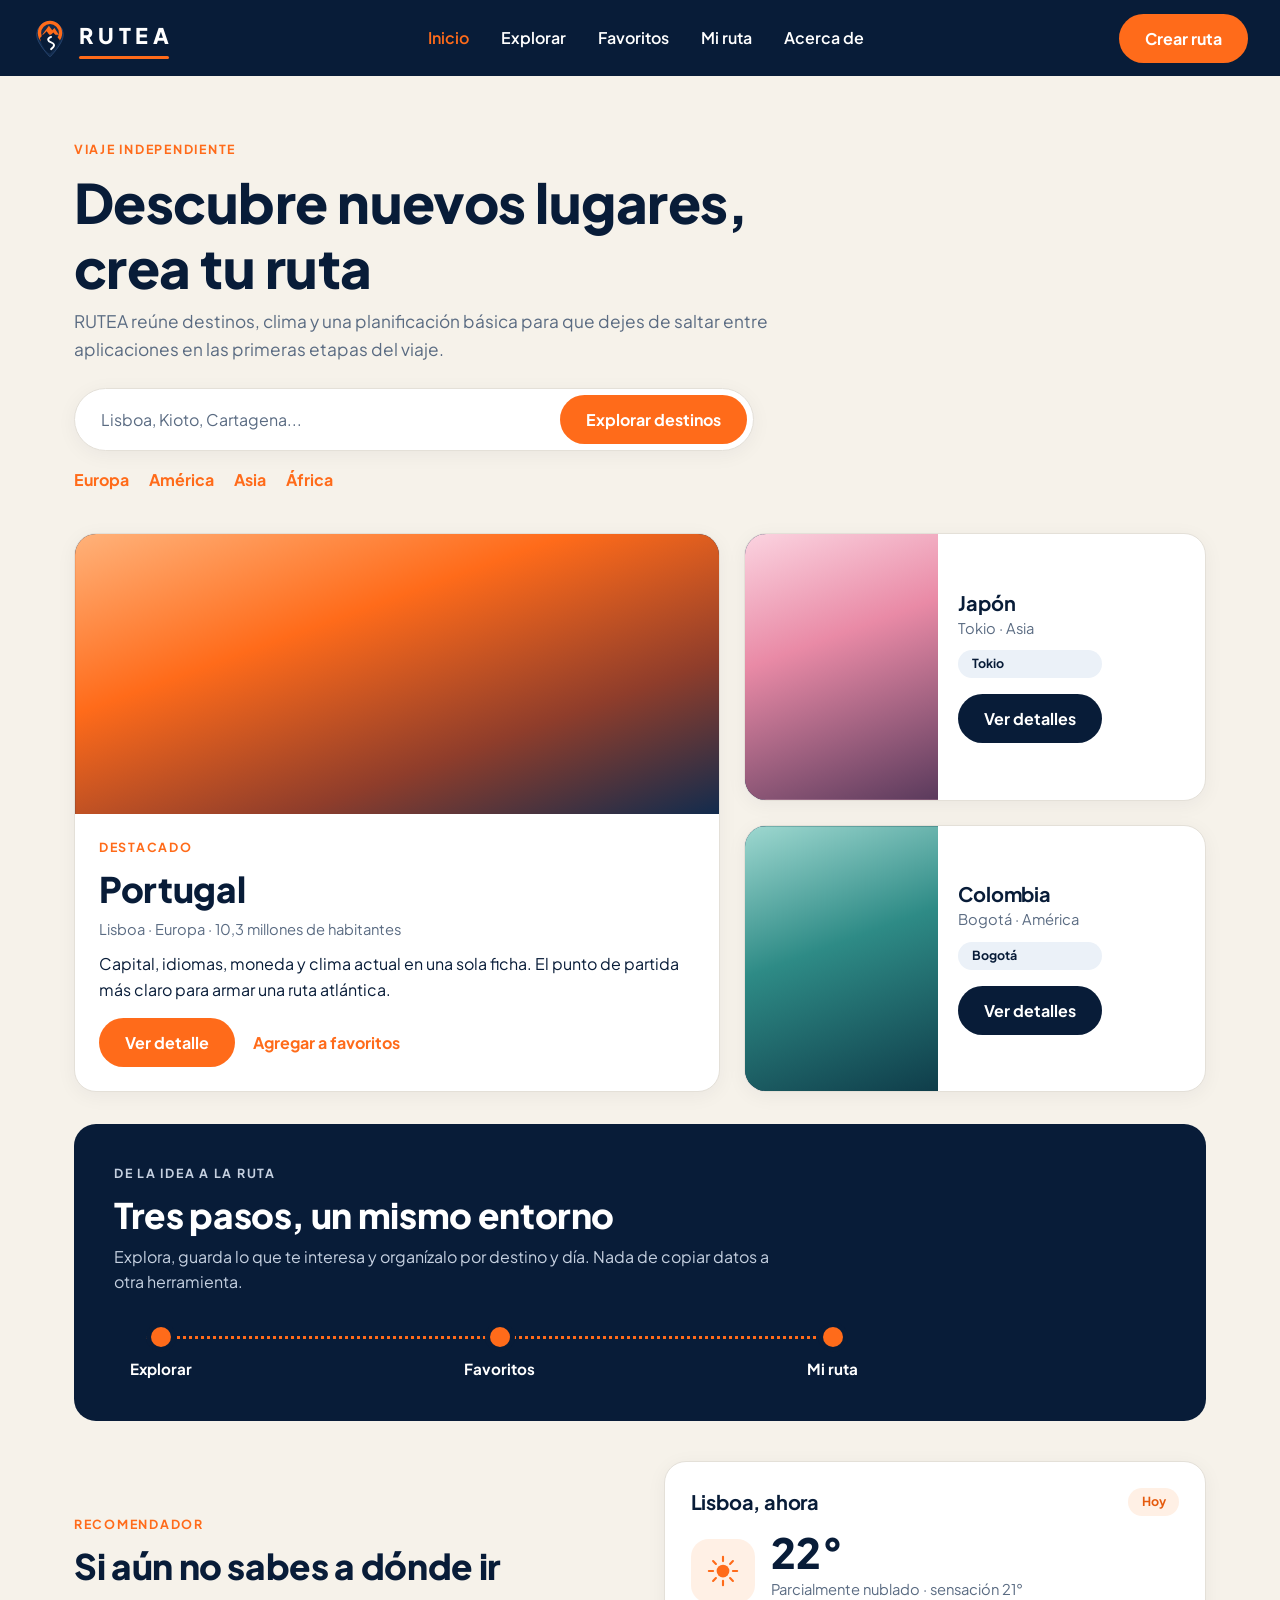
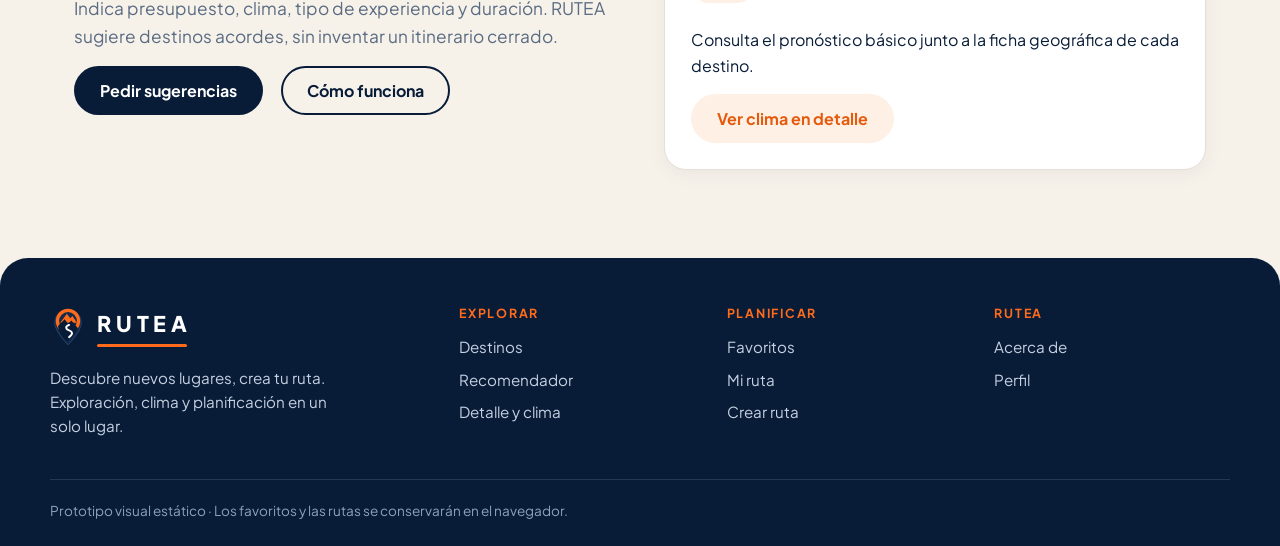
==== index.html @ 41e9d76e "primer commit" ====
<!-- index.html -->
<!DOCTYPE html>
<html lang="es">
<head>
<meta charset="UTF-8">
<meta name="viewport" content="width=device-width, initial-scale=1">
<title>RUTEA · Descubre nuevos lugares, crea tu ruta</title>
<link rel="preconnect" href="https://fonts.googleapis.com">
<link rel="preconnect" href="https://fonts.gstatic.com" crossorigin>
<link href="https://fonts.googleapis.com/css2?family=Plus+Jakarta+Sans:wght@400;500;600;700;800&display=swap" rel="stylesheet">
<link rel="stylesheet" href="styles.css">
</head>
<body>

<svg width="0" height="0" style="position:absolute" aria-hidden="true">
  <symbol id="logo-pin" viewBox="0 0 64 72">
    <path d="M32 70C32 70 8 46 8 30a24 24 0 0 1 48 0c0 16-24 40-24 40Z" fill="#122B4D" stroke="#2C4A75" stroke-width="1.5"/>
    <circle cx="32" cy="27" r="19" fill="none" stroke="#FF6B1A" stroke-width="6"/>
    <path d="M18 30 30 14l6 8 4-4 8 12Z" fill="#FF6B1A"/>
    <path d="M14 36 26 24l6 8 6-6 12 14c-4 8-10 16-18 24C24 62 16 48 14 36Z" fill="#081C38"/>
    <path d="M34 34c-8 3-6 8 0 10s8 6 0 12" fill="none" stroke="#fff" stroke-width="3.5" stroke-linecap="round"/>
  </symbol>
</svg>

<header class="navbar">
  <a href="#" class="brand" data-target="vista-inicio" aria-label="RUTEA inicio">
    <svg class="brand-pin" aria-hidden="true"><use href="#logo-pin"/></svg>
    <span class="brand-text">RUTEA<i></i></span>
  </a>
  <nav class="nav-links" aria-label="Principal">
    <a href="#" class="nav-link active" data-target="vista-inicio">Inicio</a>
    <a href="#" class="nav-link" data-target="vista-explorar">Explorar</a>
    <a href="#" class="nav-link" data-target="vista-favoritos">Favoritos</a>
    <a href="#" class="nav-link" data-target="vista-mi-ruta">Mi ruta</a>
    <a href="#" class="nav-link" data-target="vista-acerca">Acerca de</a>
  </nav>
  <button class="btn btn-orange nav-cta" data-target="vista-form-ruta">Crear ruta</button>
</header>

<main>

<!-- VISTA 1 -->
<section id="vista-inicio" class="view-section active">
  <div class="container">
    <div class="hero">
      <p class="eyebrow">VIAJE INDEPENDIENTE</p>
      <h1>Descubre nuevos lugares, crea tu ruta</h1>
      <p class="lead">RUTEA reúne destinos, clima y una planificación básica para que dejes de saltar entre aplicaciones en las primeras etapas del viaje.</p>
      <form class="search-pill" onsubmit="return false">
        <input type="text" placeholder="Lisboa, Kioto, Cartagena..." aria-label="Buscar destino">
        <button type="button" class="btn btn-orange" data-target="vista-explorar">Explorar destinos</button>
      </form>
      <div class="mini-links">
        <a href="#" class="link-orange" data-target="vista-explorar">Europa</a>
        <a href="#" class="link-orange" data-target="vista-explorar">América</a>
        <a href="#" class="link-orange" data-target="vista-explorar">Asia</a>
        <a href="#" class="link-orange" data-target="vista-explorar">África</a>
      </div>
    </div>

    <div class="featured-grid">
      <article class="card featured-big">
        <div class="photo ph-lisboa"></div>
        <div class="card-body">
          <p class="eyebrow">DESTACADO</p>
          <h2>Portugal</h2>
          <p class="meta">Lisboa · Europa · 10,3 millones de habitantes</p>
          <p>Capital, idiomas, moneda y clima actual en una sola ficha. El punto de partida más claro para armar una ruta atlántica.</p>
          <div class="actions">
            <button class="btn btn-orange" data-target="vista-detalle-destino">Ver detalle</button>
            <a href="#" class="link-orange" data-target="vista-favoritos">Agregar a favoritos</a>
          </div>
        </div>
      </article>
      <div class="featured-side">
        <article class="card featured-small">
          <div class="photo ph-kioto"></div>
          <div class="card-body">
            <h3>Japón</h3>
            <p class="meta">Tokio · Asia</p>
            <span class="badge badge-blue">Tokio</span>
            <div class="actions"><button class="btn btn-navy" data-target="vista-detalle-destino">Ver detalles</button></div>
          </div>
        </article>
        <article class="card featured-small">
          <div class="photo ph-lago"></div>
          <div class="card-body">
            <h3>Colombia</h3>
            <p class="meta">Bogotá · América</p>
            <span class="badge badge-blue">Bogotá</span>
            <div class="actions"><button class="btn btn-navy" data-target="vista-detalle-destino">Ver detalles</button></div>
          </div>
        </article>
      </div>
    </div>

    <div class="banner-navy">
      <p class="eyebrow">DE LA IDEA A LA RUTA</p>
      <h2>Tres pasos, un mismo entorno</h2>
      <p>Explora, guarda lo que te interesa y organízalo por destino y día. Nada de copiar datos a otra herramienta.</p>
      <div class="steps-line" aria-label="Explorar, Favoritos, Mi ruta">
        <div class="step-node"><span class="dot"></span><b>Explorar</b></div>
        <div class="step-node"><span class="dot"></span><b>Favoritos</b></div>
        <div class="step-node"><span class="dot"></span><b>Mi ruta</b></div>
      </div>
    </div>

    <div class="two-col bottom-block">
      <div>
        <p class="eyebrow">RECOMENDADOR</p>
        <h2>Si aún no sabes a dónde ir</h2>
        <p class="lead">Indica presupuesto, clima, tipo de experiencia y duración. RUTEA sugiere destinos acordes, sin inventar un itinerario cerrado.</p>
        <div class="actions">
          <button class="btn btn-navy" data-target="vista-explorar">Pedir sugerencias</button>
          <button class="btn btn-outline" data-target="vista-acerca">Cómo funciona</button>
        </div>
      </div>
      <div class="card weather-card">
        <div class="card-head"><h3>Lisboa, ahora</h3><span class="badge badge-peach">Hoy</span></div>
        <div class="weather-now">
          <span class="sun-box"><svg viewBox="0 0 48 48" width="34" height="34" aria-hidden="true"><circle cx="24" cy="24" r="9" fill="#FF6B1A"/><g stroke="#FF6B1A" stroke-width="3" stroke-linecap="round"><path d="M24 4v6M24 38v6M4 24h6M38 24h6M10 10l4 4M34 34l4 4M10 38l4-4M34 14l4-4"/></g></svg></span>
          <div><strong class="temp">22°</strong><span class="meta">Parcialmente nublado · sensación 21°</span></div>
        </div>
        <p>Consulta el pronóstico básico junto a la ficha geográfica de cada destino.</p>
        <button class="btn btn-peach" data-target="vista-detalle-destino">Ver clima en detalle</button>
      </div>
    </div>
  </div>
</section>

<!-- VISTA 2 -->
<section id="vista-explorar" class="view-section">
  <div class="container">
    <header class="page-head">
      <p class="eyebrow">EXPLORADOR DE DESTINOS</p>
      <h1>Busca y compara lugares</h1>
      <p class="lead">Filtra por región. Las tarjetas muestran datos que, en el producto, vendrán de una API pública.</p>
    </header>
    <form class="search-pill" onsubmit="return false">
      <input type="text" value="costa" aria-label="Buscar destino">
      <button type="button" class="btn btn-orange">Buscar</button>
    </form>

    <div class="explore-layout">
      <aside class="card sidebar">
        <h3>Región</h3>
        <div class="pill-list">
          <button class="pill pill-active">Todas</button>
          <button class="pill">Europa</button>
          <button class="pill">América</button>
          <button class="pill">Asia</button>
          <button class="pill">África</button>
          <button class="pill">Oceanía</button>
        </div>
        <p class="note">Un filtro activo a la vez. Sin resultados se muestra un estado vacío.</p>
        <button class="btn btn-outline btn-block" data-target="vista-inicio">No sé a dónde ir</button>
      </aside>

      <div>
        <p class="meta results-count">6 destinos · ordenados por coincidencia</p>
        <div class="dest-grid">
          <article class="card dest-card"><div class="photo ph-lisboa"></div><div class="card-body"><h3>Portugal</h3><p class="meta">Europa · Lisboa</p><span class="badge badge-blue">Europa</span><div class="actions"><button class="btn btn-navy" data-target="vista-detalle-destino">Ver detalles</button></div></div></article>
          <article class="card dest-card"><div class="photo ph-kioto"></div><div class="card-body"><h3>Japón</h3><p class="meta">Asia · Tokio</p><span class="badge badge-blue">Asia</span><div class="actions"><button class="btn btn-navy" data-target="vista-detalle-destino">Ver detalles</button></div></div></article>
          <article class="card dest-card"><div class="photo ph-lago"></div><div class="card-body"><h3>Colombia</h3><p class="meta">América · Bogotá</p><span class="badge badge-blue">América</span><div class="actions"><button class="btn btn-navy" data-target="vista-detalle-destino">Ver detalles</button></div></div></article>
          <article class="card dest-card"><div class="photo ph-islandia"></div><div class="card-body"><h3>Islandia</h3><p class="meta">Europa · Reikiavik</p><span class="badge badge-blue">Europa</span><div class="actions"><button class="btn btn-navy" data-target="vista-detalle-destino">Ver detalles</button></div></div></article>
          <article class="card dest-card"><div class="photo ph-peru"></div><div class="card-body"><h3>Perú</h3><p class="meta">América · Lima</p><span class="badge badge-blue">América</span><div class="actions"><button class="btn btn-navy" data-target="vista-detalle-destino">Ver detalles</button></div></div></article>
          <article class="card dest-card"><div class="photo ph-marruecos"></div><div class="card-body"><h3>Marruecos</h3><p class="meta">África · Rabat</p><span class="badge badge-blue">África</span><div class="actions"><button class="btn btn-navy" data-target="vista-detalle-destino">Ver detalles</button></div></div></article>
        </div>

        <div class="card empty-card">
          <p class="eyebrow">ESTADO VACÍO</p>
          <h3>Sin coincidencias para "Antártida"</h3>
          <p>Prueba otra región o abre el recomendador si todavía estás eligiendo el tipo de viaje.</p>
          <div class="actions">
            <button class="btn btn-orange" data-target="vista-inicio">Usar recomendador</button>
            <a href="#" class="link-orange">Quitar filtros</a>
          </div>
        </div>
      </div>
    </div>
  </div>
</section>

<!-- VISTA 3 -->
<section id="vista-detalle-destino" class="view-section">
  <div class="container">
    <div class="alert">Portugal está en favoritos. No se duplicará si lo vuelves a guardar.</div>
    <header class="page-head">
      <p class="eyebrow">DETALLE DEL DESTINO</p>
      <h1><span class="flag">🇵🇹</span> Portugal <span class="badge badge-peach">Europa</span></h1>
      <p class="lead">Información geográfica para decidir, y el clima de Lisboa para acotar fechas. Desde aquí puedes guardar el destino o convertirlo en ruta.</p>
      <div class="actions">
        <button class="btn btn-orange" data-target="vista-form-ruta">Crear ruta</button>
        <a href="#" class="link-orange" data-target="vista-favoritos">Quitar de favoritos</a>
        <button class="btn btn-outline" data-target="vista-explorar">Volver a explorar</button>
      </div>
    </header>

    <div class="two-col detail-grid">
      <div class="stack">
        <div class="photo photo-wide ph-lisboa"></div>
        <div class="card info-grid">
          <div class="info-cell"><span>Capital</span><b>Lisboa</b></div>
          <div class="info-cell"><span>Región</span><b>Europa</b></div>
          <div class="info-cell"><span>Población</span><b>10,3 millones</b></div>
          <div class="info-cell"><span>Idiomas</span><b>Portugués</b></div>
          <div class="info-cell"><span>Moneda</span><b>Euro (EUR)</b></div>
          <div class="info-cell"><span>Ubicación</span><b>38.72° N, 9.14° O</b></div>
        </div>
      </div>
      <div class="stack">
        <div class="card">
          <div class="card-head"><h3>Clima en Lisboa</h3><span class="badge badge-peach">Hoy</span></div>
          <div class="weather-now">
            <span class="dot-big"></span>
            <div><strong class="temp">22°</strong><span class="meta">Parcialmente nublado · 58 % humedad</span></div>
          </div>
          <h4>Pronóstico básico</h4>
          <div class="forecast">
            <div class="mini-card"><span>Mañana</span><b>21°</b><small>Nubes</small></div>
            <div class="mini-card"><span>Mié</span><b>19°</b><small>Lluvia breve</small></div>
            <div class="mini-card"><span>Jue</span><b>23°</b><small>Soleado</small></div>
          </div>
        </div>
        <div class="card card-dark">
          <p class="eyebrow">Ubicación geográfica</p>
          <h3>Lisboa, Portugal</h3>
          <p class="coords">Lat 38.7169 · Lon -9.1399</p>
        </div>
      </div>
    </div>
  </div>
</section>

<!-- VISTA 4 -->
<section id="vista-favoritos" class="view-section">
  <div class="container">
    <header class="page-head">
      <p class="eyebrow">COLECCIÓN PERSONAL</p>
      <h1>Favoritos</h1>
      <p class="lead">Tres destinos en este dispositivo. RUTEA evita duplicados y guarda la lista con almacenamiento local.</p>
    </header>
    <div class="stack">
      <article class="card fav-card">
        <div class="thumb ph-lisboa"></div>
        <div class="fav-info"><h3>Portugal</h3><p class="meta">Lisboa · Europa · guardado hoy</p>
          <div class="actions"><button class="btn btn-navy" data-target="vista-detalle-destino">Ver detalle</button><button class="btn btn-outline" data-target="vista-form-ruta">Pasar a ruta</button></div></div>
        <a href="#" class="link-orange fav-remove">Quitar</a>
      </article>
      <article class="card fav-card">
        <div class="thumb ph-kioto"></div>
        <div class="fav-info"><h3>Japón</h3><p class="meta">Tokio · Asia · guardado ayer</p>
          <div class="actions"><button class="btn btn-navy" data-target="vista-detalle-destino">Ver detalle</button></div></div>
        <a href="#" class="link-orange fav-remove">Quitar</a>
      </article>
      <article class="card fav-card">
        <div class="thumb ph-lago"></div>
        <div class="fav-info"><h3>Colombia</h3><p class="meta">Bogotá · América · guardado esta semana</p>
          <div class="actions"><button class="btn btn-navy" data-target="vista-detalle-destino">Ver detalle</button></div></div>
        <a href="#" class="link-orange fav-remove">Quitar</a>
      </article>
      <div class="card empty-card">
        <p class="eyebrow">SI LA LISTA ESTÁ VACÍA</p>
        <h3>Todavía no hay destinos guardados</h3>
        <p>Explora y usa "Agregar a favoritos". La selección permanece en este navegador.</p>
        <div class="actions"><button class="btn btn-orange" data-target="vista-explorar">Explorar destinos</button></div>
      </div>
    </div>
  </div>
</section>

<!-- VISTA 5 -->
<section id="vista-mi-ruta" class="view-section">
  <div class="container">
    <header class="page-head">
      <p class="eyebrow">PLANIFICADOR</p>
      <h1>Mi ruta</h1>
      <p class="lead">Crea, consulta, edita o elimina rutas organizadas por destino y día. Se conservan en el navegador.</p>
      <div class="actions"><button class="btn btn-orange" data-target="vista-form-ruta">Crear ruta</button></div>
    </header>
    <div class="stack">
      <article class="card route-card">
        <div class="route-dates"><b>12–17 may 2026</b><span class="meta">2 viajeros</span></div>
        <div class="route-main"><h3>Atlántico en 5 días</h3><p class="meta">Portugal · presupuesto 1.200 USD</p></div>
        <div class="actions"><button class="btn btn-navy" data-target="vista-detalle-ruta">Ver</button><button class="btn btn-outline" data-target="vista-form-ruta">Editar</button></div>
      </article>
      <article class="card route-card">
        <div class="route-dates"><b>3–10 ago 2026</b><span class="meta">3 viajeros</span></div>
        <div class="route-main"><h3>Andes y café</h3><p class="meta">Colombia · presupuesto 1.800 USD</p></div>
        <div class="actions"><button class="btn btn-navy" data-target="vista-detalle-ruta">Ver</button><a href="#" class="link-orange">Eliminar</a></div>
      </article>
    </div>
  </div>
</section>

<!-- VISTA 6 -->
<section id="vista-detalle-ruta" class="view-section">
  <div class="container">
    <div class="alert">Ruta guardada en este navegador.</div>
    <header class="page-head">
      <p class="eyebrow">DETALLE DE LA RUTA</p>
      <h1>Atlántico en 5 días <span class="badge badge-peach">Portugal</span></h1>
      <p class="lead">12 al 17 de mayo de 2026 · 2 viajeros · 1.200 USD. Actividades agrupadas por día.</p>
      <div class="actions">
        <button class="btn btn-orange" data-target="vista-form-ruta">Editar ruta</button>
        <button class="btn btn-outline" data-target="vista-detalle-destino">Ficha del destino</button>
        <a href="#" class="link-orange">Eliminar</a>
      </div>
    </header>
    <div class="two-col detail-grid">
      <ol class="timeline">
        <li><h3>Día 1 · Lisboa</h3><p>Alfama a pie, atardecer en el mirador de Santa Catarina.</p></li>
        <li><h3>Día 2 · Belém y río</h3><p>Jerónimos por la mañana. Tarde libre junto al Tajo.</p></li>
        <li><h3>Día 3 · Sintra</h3><p>Excursión de un día. Regreso a Lisboa por la noche.</p></li>
        <li><h3>Día 4 · Oporto</h3><p>Tren matinal. Ribeira y bodegas en Vila Nova de Gaia.</p></li>
        <li><h3>Día 5 · Salida</h3><p>Mañana libre. Traslado al aeropuerto.</p></li>
      </ol>
      <div class="card">
        <div class="card-head"><h3>Clima previsto</h3><span class="badge badge-peach">Lisboa</span></div>
        <strong class="temp">19–23°</strong>
        <p>Templado, posible lluvia breve el miércoles. Útil para decidir capas, no para cerrar el itinerario.</p>
        <div class="photo photo-wide ph-lisboa"></div>
      </div>
    </div>
  </div>
</section>

<!-- VISTA 7 -->
<section id="vista-form-ruta" class="view-section">
  <div class="container">
    <header class="page-head">
      <p class="eyebrow">EDITAR RUTA</p>
      <h1>Atlántico en 5 días</h1>
      <p class="lead">Los mismos campos del alta. Guarda para sustituir la versión almacenada en el navegador.</p>
    </header>
    <form class="card form-card" onsubmit="return false">
      <div class="field"><label for="f-nombre">Nombre del viaje</label><input id="f-nombre" type="text" value="Atlántico en 5 días"></div>
      <div class="field-row">
        <div class="field"><label for="f-destino">Destino</label><input id="f-destino" type="text" value="Portugal"></div>
        <div class="field"><label for="f-viajeros">Número de viajeros</label><input id="f-viajeros" type="number" min="1" value="2"></div>
      </div>
      <div class="field-row">
        <div class="field"><label for="f-salida">Fecha de salida</label><input id="f-salida" type="date" value="2026-05-12"></div>
        <div class="field"><label for="f-regreso">Fecha de regreso</label><input id="f-regreso" type="date" value="2026-05-17"></div>
      </div>
      <div class="field"><label for="f-presupuesto">Presupuesto estimado (USD)</label><input id="f-presupuesto" type="number" min="0" value="1200"></div>
      <div class="field"><label for="f-comentarios">Comentarios</label><textarea id="f-comentarios" rows="4">Incluir tren Lisboa–Oporto. Día 3 opcional en Cascais si llueve en Sintra.</textarea></div>
      <div class="actions">
        <button type="button" class="btn btn-orange" data-target="vista-detalle-ruta">Guardar cambios</button>
        <a href="#" class="link-orange" data-target="vista-mi-ruta">Descartar</a>
      </div>
    </form>
  </div>
</section>

<!-- VISTA 8 -->
<section id="vista-acerca" class="view-section">
  <div class="container">
    <header class="page-head">
      <p class="eyebrow">ACERCA DE RUTEA</p>
      <h1>Una sola mesa de trabajo para el inicio del viaje</h1>
      <p class="lead">La planificación suele partirse entre un sitio para descubrir destinos, otro para el clima y una nota para no olvidar lo elegido. RUTEA conecta esas piezas.</p>
    </header>
    <div class="two-col">
      <article class="card"><h3>Qué resuelve</h3><p>Fragmentación, tiempo de búsqueda y datos sueltos. La plataforma cubre exploración, ficha geográfica, clima básico, favoritos y un planificador por destino y día.</p></article>
      <article class="card"><h3>Qué no es</h3><p>No es una agencia, no vende boletos y no sustituye un itinerario profesional. Es un frontend responsive con APIs públicas y persistencia local.</p></article>
    </div>
    <div class="banner-navy">
      <h3>Para quién</h3>
      <p>Personas de 18 a 60 años que viajan por su cuenta, comparan alternativas y necesitan una navegación clara en computador, tableta o teléfono.</p>
      <div class="steps-line" aria-label="Explorador, Independiente, Planificador">
        <div class="step-node"><span class="dot"></span><b>Explorador</b></div>
        <div class="step-node"><span class="dot"></span><b>Independiente</b></div>
        <div class="step-node"><span class="dot"></span><b>Planificador</b></div>
      </div>
    </div>
    <div class="actions">
      <button class="btn btn-orange" data-target="vista-explorar">Empezar a explorar</button>
      <button class="btn btn-outline" data-target="vista-inicio">Pedir una sugerencia</button>
    </div>
  </div>
</section>

<!-- VISTA 9 -->
<section id="vista-perfil" class="view-section">
  <div class="container">
    <header class="page-head">
      <p class="eyebrow">ESTE DISPOSITIVO</p>
      <h1>Perfil</h1>
      <p class="lead">RUTEA no abre cuentas. Favoritos y rutas viven en el almacenamiento local del navegador que estás usando.</p>
    </header>
    <div class="card profile-card">
      <h3>Datos conservados aquí</h3>
      <div class="metrics">
        <div class="metric"><strong>3</strong><span>destinos en favoritos</span></div>
        <div class="metric"><strong>2</strong><span>rutas guardadas</span></div>
      </div>
      <p>Si borras los datos del sitio, la colección desaparece. No hay sincronización entre teléfonos.</p>
      <div class="actions">
        <button class="btn btn-navy" data-target="vista-favoritos">Abrir favoritos</button>
        <button class="btn btn-outline" data-target="vista-mi-ruta">Abrir mis rutas</button>
      </div>
    </div>
  </div>
</section>

</main>

<footer class="footer">
  <div class="footer-grid">
    <div class="footer-col">
      <a href="#" class="brand" data-target="vista-inicio" aria-label="RUTEA inicio">
        <svg class="brand-pin" aria-hidden="true"><use href="#logo-pin"/></svg>
        <span class="brand-text">RUTEA<i></i></span>
      </a>
      <p>Descubre nuevos lugares, crea tu ruta. Exploración, clima y planificación en un solo lugar.</p>
    </div>
    <div class="footer-col">
      <h4>EXPLORAR</h4>
      <a href="#" data-target="vista-explorar">Destinos</a>
      <a href="#" data-target="vista-inicio">Recomendador</a>
      <a href="#" data-target="vista-detalle-destino">Detalle y clima</a>
    </div>
    <div class="footer-col">
      <h4>PLANIFICAR</h4>
      <a href="#" data-target="vista-favoritos">Favoritos</a>
      <a href="#" data-target="vista-mi-ruta">Mi ruta</a>
      <a href="#" data-target="vista-form-ruta">Crear ruta</a>
    </div>
    <div class="footer-col">
      <h4>RUTEA</h4>
      <a href="#" data-target="vista-acerca">Acerca de</a>
      <a href="#" data-target="vista-perfil">Perfil</a>
    </div>
  </div>
  <p class="footer-bottom">Prototipo visual estático · Los favoritos y las rutas se conservarán en el navegador.</p>
</footer>

<script>
(function () {
  var sections = document.querySelectorAll('.view-section');
  var navLinks = document.querySelectorAll('.nav-link');

  function showView(id) {
    var target = document.getElementById(id);
    if (!target) return;
    sections.forEach(function (s) { s.classList.remove('active'); });
    target.classList.add('active');
    navLinks.forEach(function (l) {
      l.classList.toggle('active', l.getAttribute('data-target') === id);
    });
    window.scrollTo({ top: 0, behavior: 'smooth' });
  }

  document.addEventListener('click', function (e) {
    var trigger = e.target.closest('[data-target]');
    if (!trigger) return;
    e.preventDefault();
    showView(trigger.getAttribute('data-target'));
  });

  showView('vista-inicio');
})();
</script>
</body>
</html>
---- styles.css ----
/* styles.css */
:root {
  --navy: #081C38;
  --navy-light: #122B4D;
  --bg-cream: #F6F2EA;
  --white: #FFFFFF;
  --orange: #FF6B1A;
  --orange-hover: #E55A0D;
  --peach: #FFF0E5;
  --badge-blue: #EBF1F8;
  --text-main: #081C38;
  --text-muted: #5A6B82;
  --border: #E4E0D8;
  --alert-bg: #E6F4EA;
  --alert-text: #25603E;
  --radius-lg: 22px;
  --radius-pill: 999px;
  --shadow: 0 4px 20px rgba(8, 28, 56, 0.05);
}

*, *::before, *::after { box-sizing: border-box; }
html { scroll-behavior: smooth; }
body {
  margin: 0;
  font-family: 'Plus Jakarta Sans', 'Inter', system-ui, sans-serif;
  background: var(--bg-cream);
  color: var(--text-main);
  line-height: 1.6;
  font-size: 16px;
  -webkit-font-smoothing: antialiased;
}
h1, h2, h3, h4 { margin: 0 0 .5rem; line-height: 1.2; letter-spacing: -0.01em; }
h1 { font-size: clamp(2rem, 4.5vw, 3.4rem); font-weight: 800; }
h2 { font-size: clamp(1.5rem, 3vw, 2.2rem); font-weight: 800; }
h3 { font-size: 1.25rem; font-weight: 700; }
h4 { font-size: 1rem; font-weight: 700; }
p { margin: 0 0 1rem; }
a { color: inherit; text-decoration: none; }
img, svg { max-width: 100%; }
button, input, textarea { font-family: inherit; font-size: 1rem; }

.container { width: 100%; max-width: 1180px; margin: 0 auto; padding: 2.5rem 1.5rem 3.5rem; }

/* Views */
.view-section { display: none; animation: fade .35s ease; }
.view-section.active { display: block; }
@keyframes fade { from { opacity: 0; transform: translateY(8px); } to { opacity: 1; transform: none; } }

/* Typography helpers */
.eyebrow { color: var(--orange); font-weight: 700; font-size: .78rem; letter-spacing: .14em; text-transform: uppercase; margin-bottom: .6rem; }
.lead { color: var(--text-muted); font-size: 1.08rem; max-width: 720px; }
.meta { color: var(--text-muted); font-size: .92rem; display: block; margin-bottom: .6rem; }
.note { color: var(--text-muted); font-size: .85rem; }
.page-head { margin-bottom: 1.75rem; }
.page-head .actions { margin-top: 1.25rem; }
.page-head h1 { display: flex; flex-wrap: wrap; align-items: center; gap: .75rem; }

/* Buttons & links */
.btn {
  display: inline-flex; align-items: center; justify-content: center;
  padding: .75rem 1.5rem; border: 2px solid transparent; border-radius: var(--radius-pill);
  font-weight: 700; cursor: pointer; transition: background .2s, color .2s, border-color .2s, transform .15s;
  white-space: nowrap;
}
.btn:hover { transform: translateY(-1px); }
.btn-orange { background: var(--orange); color: var(--white); }
.btn-orange:hover { background: var(--orange-hover); }
.btn-navy { background: var(--navy); color: var(--white); }
.btn-navy:hover { background: var(--navy-light); }
.btn-outline { background: transparent; color: var(--navy); border-color: var(--navy); }
.btn-outline:hover { background: var(--navy); color: var(--white); }
.btn-peach { background: var(--peach); color: var(--orange-hover); }
.btn-peach:hover { background: #FFE2CE; }
.btn-block { width: 100%; }
.link-orange { color: var(--orange); font-weight: 700; cursor: pointer; }
.link-orange:hover { color: var(--orange-hover); text-decoration: underline; }
.actions { display: flex; flex-wrap: wrap; align-items: center; gap: .75rem 1.1rem; margin-top: 1rem; }
:focus-visible { outline: 3px solid var(--orange); outline-offset: 2px; }

/* Badges */
.badge { display: inline-block; padding: .25rem .85rem; border-radius: var(--radius-pill); font-size: .78rem; font-weight: 700; vertical-align: middle; }
.badge-blue { background: var(--badge-blue); color: var(--navy); }
.badge-peach { background: var(--peach); color: var(--orange-hover); }

/* Cards */
.card { background: var(--white); border: 1px solid var(--border); border-radius: var(--radius-lg); box-shadow: var(--shadow); padding: 1.6rem; }
.card-head { display: flex; align-items: center; justify-content: space-between; gap: 1rem; margin-bottom: 1rem; }
.card-head h3 { margin: 0; }
.card-dark { background: var(--navy); color: var(--white); border-color: var(--navy); }
.card-dark h3 { color: var(--white); }
.card-dark .eyebrow { color: var(--orange); }
.coords { color: #B9C6DA; margin: 0; }
.stack { display: flex; flex-direction: column; gap: 1.25rem; }

/* Photos (placeholders in gradient; replace with real images via background-image) */
.photo, .thumb { background-size: cover; background-position: center; background-color: var(--navy-light); }
.photo { width: 100%; aspect-ratio: 16 / 10; }
.photo-wide { aspect-ratio: 16 / 7; border-radius: var(--radius-lg); }
.ph-lisboa { background-image: linear-gradient(160deg, #FFB27A 0%, #FF6B1A 35%, #8F3D2B 70%, #122B4D 100%); }
.ph-kioto { background-image: linear-gradient(160deg, #FBD3E0 0%, #E98AA6 40%, #5A3A5C 100%); }
.ph-lago { background-image: linear-gradient(160deg, #9ED8D0 0%, #2E8B86 45%, #0F3D4A 100%); }
.ph-islandia { background-image: linear-gradient(160deg, #DDE8F3 0%, #7FA3C7 45%, #1E3A5F 100%); }
.ph-peru { background-image: linear-gradient(160deg, #F2D49B 0%, #B7743A 50%, #4B2F1E 100%); }
.ph-marruecos { background-image: linear-gradient(160deg, #F6C98B 0%, #D9763A 50%, #7A2E1E 100%); }

/* Navbar */
.navbar {
  position: sticky; top: 0; z-index: 50;
  background: var(--navy); color: var(--white);
  display: flex; align-items: center; justify-content: space-between; gap: 1.5rem;
  padding: .85rem 2rem;
}
.brand { display: inline-flex; align-items: center; gap: .7rem; color: var(--white); }
.brand-pin { width: 36px; height: 40px; flex-shrink: 0; }
.brand-text { position: relative; font-weight: 800; letter-spacing: .22em; font-size: 1.35rem; padding-bottom: 4px; }
.brand-text i { position: absolute; left: 0; right: .22em; bottom: -2px; height: 3px; border-radius: 3px; background: var(--orange); }
.nav-links { display: flex; align-items: center; gap: 2rem; }
.nav-link { color: var(--white); font-weight: 600; padding: .3rem 0; transition: color .2s; }
.nav-link:hover { color: #FFB27A; }
.nav-link.active { color: var(--orange); }

/* Hero */
.hero { padding: 1.5rem 0 2.5rem; }
.hero h1 { max-width: 800px; }
.search-pill {
  display: flex; align-items: center; gap: .5rem;
  background: var(--white); border: 1px solid var(--border); border-radius: var(--radius-pill);
  padding: .4rem .4rem .4rem 1.5rem; box-shadow: var(--shadow); max-width: 680px; margin: 1.5rem 0 1rem;
}
.search-pill input { flex: 1; min-width: 0; border: 0; outline: 0; background: transparent; color: var(--text-main); }
.search-pill input::placeholder { color: var(--text-muted); }
.mini-links { display: flex; gap: 1.25rem; flex-wrap: wrap; }

/* Featured */
.featured-grid { display: grid; grid-template-columns: 1.4fr 1fr; gap: 1.5rem; margin-bottom: 2rem; }
.featured-big, .featured-small, .dest-card { padding: 0; overflow: hidden; display: flex; flex-direction: column; }
.featured-big .photo { flex: 1; min-height: 280px; aspect-ratio: auto; }
.featured-side { display: grid; grid-template-rows: 1fr 1fr; gap: 1.5rem; }
.featured-small { flex-direction: row; }
.featured-small .photo { width: 42%; aspect-ratio: auto; flex-shrink: 0; }
.card-body { padding: 1.5rem; }
.featured-small .card-body { display: flex; flex-direction: column; justify-content: center; padding: 1.25rem; }
.featured-small .card-body h3 { margin-bottom: .15rem; }

/* Banner navy & steps */
.banner-navy { background: var(--navy); color: var(--white); border-radius: var(--radius-lg); padding: 2.5rem; margin: 2rem 0; }
.banner-navy h2, .banner-navy h3 { color: var(--white); }
.banner-navy p { color: #C5D0E0; max-width: 680px; }
.steps-line { position: relative; display: flex; justify-content: space-between; align-items: flex-start; margin-top: 2rem; padding: 0 1rem; max-width: 760px; }
.steps-line::before { content: ""; position: absolute; top: 9px; left: 2rem; right: 2rem; border-top: 3px dotted var(--orange); }
.step-node { position: relative; display: flex; flex-direction: column; align-items: center; gap: .6rem; text-align: center; z-index: 1; }
.step-node .dot { width: 20px; height: 20px; background: var(--orange); border-radius: 50%; box-shadow: 0 0 0 5px var(--navy); }
.step-node b { color: var(--white); font-size: .95rem; }

/* Two-col blocks */
.two-col { display: grid; grid-template-columns: 1fr 1fr; gap: 1.5rem; align-items: start; }
.bottom-block { align-items: center; gap: 3rem; margin-top: 2.5rem; }
.detail-grid { align-items: start; }

/* Weather */
.weather-card h3 { margin: 0; }
.weather-now { display: flex; align-items: center; gap: 1rem; margin-bottom: 1rem; }
.sun-box { display: grid; place-items: center; width: 64px; height: 64px; background: var(--peach); border-radius: 18px; flex-shrink: 0; }
.dot-big { width: 26px; height: 26px; background: var(--orange); border-radius: 50%; margin: 0 .6rem; flex-shrink: 0; box-shadow: 0 0 0 8px var(--peach); }
.temp { display: block; font-size: 2.6rem; font-weight: 800; line-height: 1; margin-bottom: .3rem; }
.forecast { display: grid; grid-template-columns: repeat(3, 1fr); gap: .75rem; margin-top: .75rem; }
.mini-card { background: #F1F2F4; border-radius: 16px; padding: .9rem .5rem; text-align: center; display: flex; flex-direction: column; gap: .15rem; }
.mini-card span { color: var(--text-muted); font-size: .82rem; font-weight: 600; }
.mini-card b { font-size: 1.5rem; }
.mini-card small { color: var(--text-muted); }

/* Explorer */
.explore-layout { display: grid; grid-template-columns: 240px 1fr; gap: 1.75rem; align-items: start; }
.sidebar { position: sticky; top: 90px; }
.pill-list { display: flex; flex-direction: column; gap: .5rem; margin: 1rem 0; }
.pill { border: 0; border-radius: var(--radius-pill); padding: .6rem 1rem; text-align: left; font-weight: 600; background: var(--peach); color: var(--navy); cursor: pointer; transition: background .2s; }
.pill:hover { background: #FFE2CE; }
.pill-active { background: var(--navy); color: var(--white); }
.pill-active:hover { background: var(--navy-light); }
.results-count { margin-bottom: 1rem; }
.dest-grid { display: grid; grid-template-columns: repeat(2, 1fr); gap: 1.25rem; margin-bottom: 1.5rem; }
.dest-card .card-body h3 { margin-bottom: .1rem; }
.empty-card { text-align: left; border-style: dashed; }
.empty-card h3 { margin-bottom: .4rem; }

/* Alerts */
.alert { background: var(--alert-bg); color: var(--alert-text); border-radius: 16px; padding: .9rem 1.25rem; font-weight: 600; margin-bottom: 1.75rem; border: 1px solid rgba(37, 96, 62, .15); }

/* Detail destino */
.flag { font-size: .9em; }
.info-grid { display: grid; grid-template-columns: 1fr 1fr; padding: 0; overflow: hidden; }
.info-cell { padding: 1.1rem 1.4rem; display: flex; flex-direction: column; gap: .15rem; border-bottom: 1px solid var(--border); }
.info-cell:nth-child(odd) { border-right: 1px solid var(--border); }
.info-cell:nth-last-child(-n+2) { border-bottom: 0; }
.info-cell span { color: var(--text-muted); font-size: .8rem; text-transform: uppercase; letter-spacing: .08em; font-weight: 600; }
.info-cell b { font-size: 1.05rem; }

/* Favoritos */
.fav-card { position: relative; display: flex; align-items: center; gap: 1.5rem; padding: 1.25rem; }
.thumb { width: 110px; height: 110px; border-radius: 18px; flex-shrink: 0; }
.fav-info { flex: 1; }
.fav-info h3 { margin-bottom: .1rem; }
.fav-info .actions { margin-top: .5rem; }
.fav-remove { position: absolute; top: 1.25rem; right: 1.5rem; font-size: .9rem; }

/* Rutas */
.route-card { display: grid; grid-template-columns: 200px 1fr auto; align-items: center; gap: 1.5rem; }
.route-dates { display: flex; flex-direction: column; }
.route-dates b { font-size: 1.05rem; }
.route-main h3 { margin-bottom: .1rem; }
.route-main .meta, .route-dates .meta { margin: 0; }
.route-card .actions { margin: 0; }

/* Timeline */
.timeline { list-style: none; margin: 0; padding: 0 0 0 2.25rem; position: relative; }
.timeline::before { content: ""; position: absolute; left: 9px; top: 12px; bottom: 12px; width: 3px; background: var(--orange); border-radius: 3px; }
.timeline li { position: relative; background: var(--white); border: 1px solid var(--border); border-radius: var(--radius-lg); padding: 1.1rem 1.4rem; margin-bottom: 1rem; box-shadow: var(--shadow); }
.timeline li::before { content: ""; position: absolute; left: -2.25rem; top: 1.5rem; width: 21px; height: 21px; border-radius: 50%; background: var(--orange); box-shadow: 0 0 0 5px var(--bg-cream); }
.timeline h3 { font-size: 1.05rem; margin-bottom: .2rem; }
.timeline p { margin: 0; color: var(--text-muted); }

/* Form */
.form-card { max-width: 680px; display: flex; flex-direction: column; gap: 1.25rem; padding: 2rem; }
.field { display: flex; flex-direction: column; gap: .4rem; flex: 1; min-width: 0; }
.field-row { display: flex; gap: 1.25rem; }
.field label { font-weight: 700; font-size: .92rem; }
.field input, .field textarea {
  width: 100%; padding: .8rem 1rem; border: 1.5px solid var(--border); border-radius: 14px;
  background: #FCFBF8; color: var(--text-main); transition: border-color .2s, box-shadow .2s;
}
.field textarea { resize: vertical; }
.field input:focus, .field textarea:focus { outline: 0; border-color: var(--orange); box-shadow: 0 0 0 4px rgba(255, 107, 26, .15); }
.form-card .actions { margin-top: .5rem; }

/* Perfil */
.profile-card { max-width: 560px; }
.metrics { display: flex; gap: 2.5rem; margin: 1.25rem 0; }
.metric { display: flex; flex-direction: column; }
.metric strong { font-size: 3.2rem; font-weight: 800; color: var(--navy); line-height: 1; }
.metric span { color: var(--text-muted); font-size: .92rem; margin-top: .3rem; }

/* Acerca */
#vista-acerca .banner-navy { margin: 1.5rem 0; }

/* Footer */
.footer { background: var(--navy); color: #C5D0E0; border-radius: 28px 28px 0 0; padding: 3rem 2rem 1.5rem; margin-top: 2rem; }
.footer-grid { max-width: 1180px; margin: 0 auto; display: grid; grid-template-columns: 1.6fr 1fr 1fr 1fr; gap: 2rem; }
.footer-col { display: flex; flex-direction: column; gap: .5rem; }
.footer-col p { max-width: 300px; margin: .75rem 0 0; font-size: .95rem; }
.footer-col h4 { color: var(--orange); font-size: .78rem; letter-spacing: .14em; margin-bottom: .4rem; }
.footer-col a:not(.brand) { color: #C5D0E0; font-size: .95rem; transition: color .2s; }
.footer-col a:not(.brand):hover { color: var(--white); }
.footer-bottom { max-width: 1180px; margin: 2.5rem auto 0; padding-top: 1.25rem; border-top: 1px solid rgba(255, 255, 255, .12); font-size: .85rem; color: #8FA0BA; text-align: left; }

/* Tablet */
@media (max-width: 960px) {
  .navbar { flex-wrap: wrap; padding: .8rem 1.25rem; gap: .75rem 1rem; }
  .nav-links { order: 3; width: 100%; overflow-x: auto; gap: 1.5rem; padding-bottom: .25rem; }
  .nav-link { white-space: nowrap; }
  .nav-cta { margin-left: auto; }
  .featured-grid, .two-col { grid-template-columns: 1fr; }
  .featured-big .photo { min-height: 220px; }
  .bottom-block { gap: 1.75rem; }
  .explore-layout { grid-template-columns: 1fr; }
  .sidebar { position: static; }
  .pill-list { flex-direction: row; flex-wrap: wrap; }
  .route-card { grid-template-columns: 1fr; gap: .75rem; }
  .footer-grid { grid-template-columns: 1fr 1fr; }
}

/* Mobile */
@media (max-width: 600px) {
  .container { padding: 1.75rem 1rem 2.5rem; }
  .banner-navy { padding: 1.75rem 1.25rem; }
  .search-pill { flex-direction: column; align-items: stretch; border-radius: 28px; padding: 1rem; }
  .search-pill .btn { width: 100%; }
  .featured-small { flex-direction: column; }
  .featured-small .photo { width: 100%; aspect-ratio: 16 / 9; }
  .dest-grid { grid-template-columns: 1fr; }
  .field-row { flex-direction: column; gap: 1.25rem; }
  .form-card { padding: 1.4rem; }
  .fav-card { flex-direction: column; align-items: flex-start; gap: 1rem; }
  .thumb { width: 100%; height: 150px; }
  .fav-remove { top: 1.4rem; right: 1.5rem; background: rgba(255,255,255,.9); padding: .1rem .6rem; border-radius: 999px; }
  .steps-line { padding: 0; }
  .steps-line::before { left: 1.5rem; right: 1.5rem; }
  .step-node b { font-size: .8rem; }
  .info-grid { grid-template-columns: 1fr; }
  .info-cell:nth-child(odd) { border-right: 0; }
  .info-cell:nth-last-child(2) { border-bottom: 1px solid var(--border); }
  .metrics { gap: 1.5rem; }
  .footer-grid { grid-template-columns: 1fr; }
  .footer { padding: 2.25rem 1.25rem 1.25rem; }
  .brand-text { font-size: 1.15rem; }
}
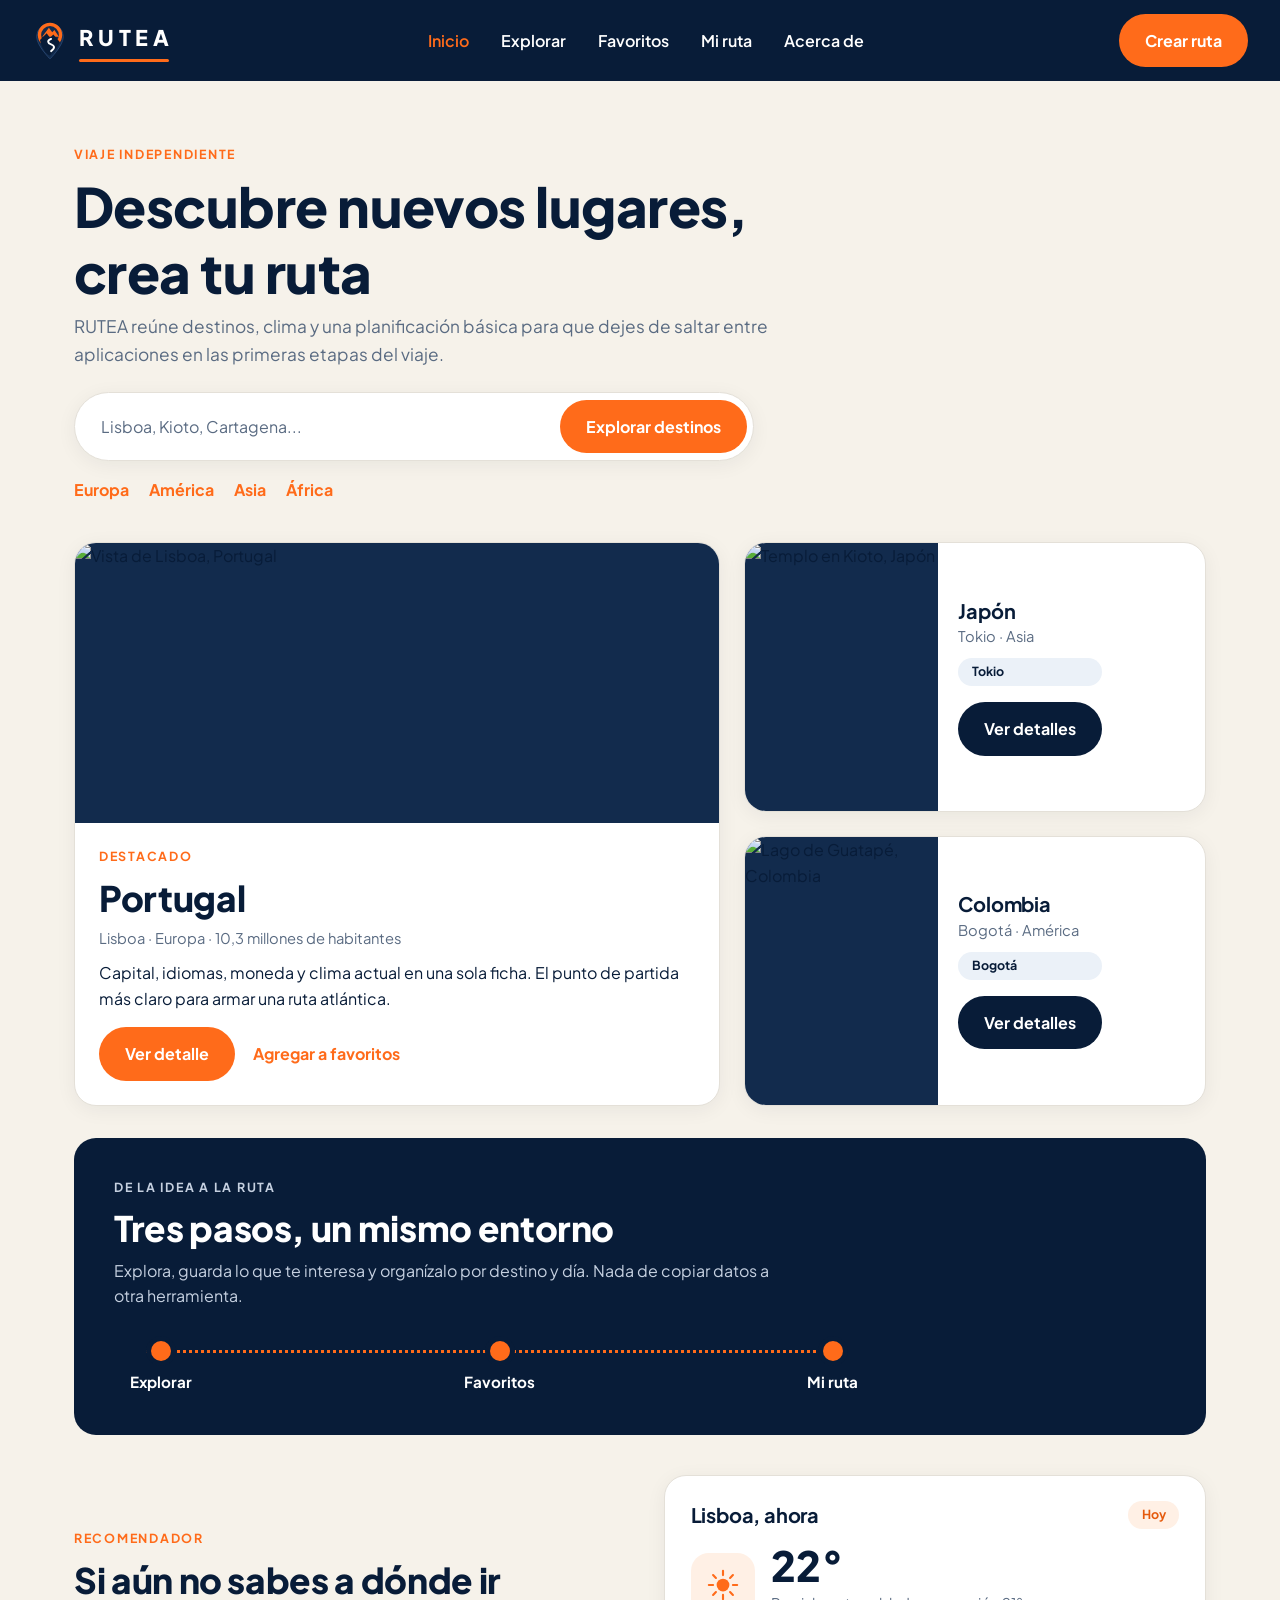
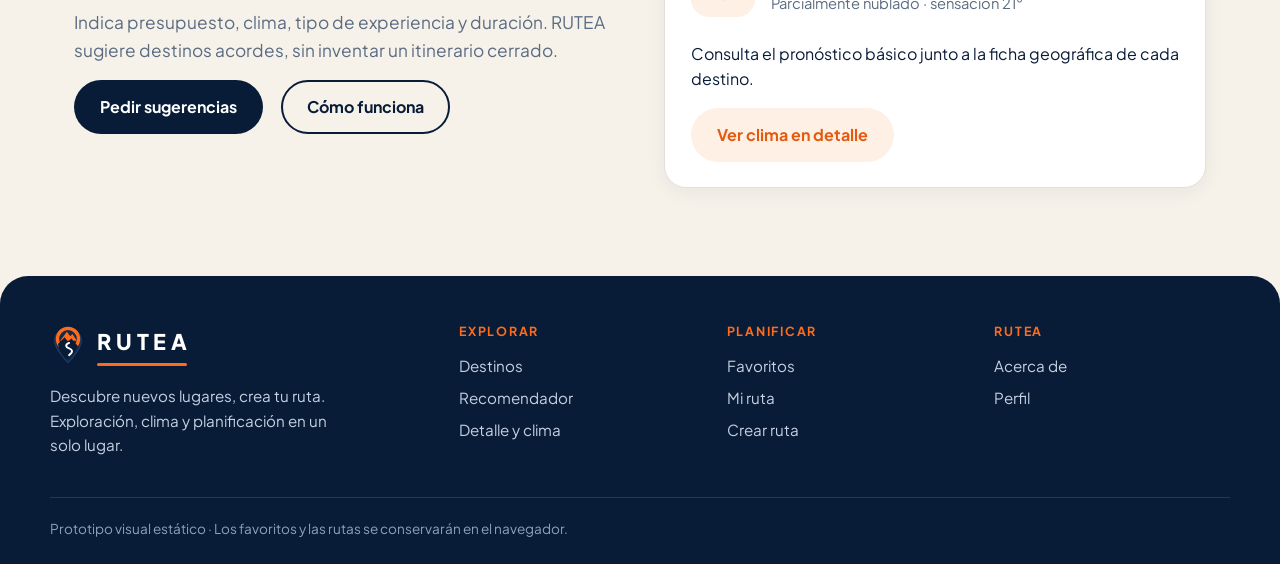
==== commit 76311dd8: "Refactorizar código en múltiples vistas y agregar imágenes reales" ====
--- a/index.html
+++ b/index.html
@@ -1,466 +1,183 @@
-<!-- index.html -->
+<!-- ==========================================================================
+     RUTEA · index.html (Inicio)
+     ========================================================================== -->
 <!DOCTYPE html>
 <html lang="es">
 <head>
-<meta charset="UTF-8">
-<meta name="viewport" content="width=device-width, initial-scale=1">
-<title>RUTEA · Descubre nuevos lugares, crea tu ruta</title>
-<link rel="preconnect" href="https://fonts.googleapis.com">
-<link rel="preconnect" href="https://fonts.gstatic.com" crossorigin>
-<link href="https://fonts.googleapis.com/css2?family=Plus+Jakarta+Sans:wght@400;500;600;700;800&display=swap" rel="stylesheet">
-<link rel="stylesheet" href="styles.css">
+  <meta charset="UTF-8">
+  <meta name="viewport" content="width=device-width, initial-scale=1">
+  <title>RUTEA · Descubre nuevos lugares, crea tu ruta</title>
+  <link rel="preconnect" href="https://fonts.googleapis.com">
+  <link rel="preconnect" href="https://fonts.gstatic.com" crossorigin>
+  <link href="https://fonts.googleapis.com/css2?family=Plus+Jakarta+Sans:wght@400;500;600;700;800&display=swap" rel="stylesheet">
+  <link rel="stylesheet" href="styles.css">
 </head>
 <body>
 
-<svg width="0" height="0" style="position:absolute" aria-hidden="true">
-  <symbol id="logo-pin" viewBox="0 0 64 72">
-    <path d="M32 70C32 70 8 46 8 30a24 24 0 0 1 48 0c0 16-24 40-24 40Z" fill="#122B4D" stroke="#2C4A75" stroke-width="1.5"/>
-    <circle cx="32" cy="27" r="19" fill="none" stroke="#FF6B1A" stroke-width="6"/>
-    <path d="M18 30 30 14l6 8 4-4 8 12Z" fill="#FF6B1A"/>
-    <path d="M14 36 26 24l6 8 6-6 12 14c-4 8-10 16-18 24C24 62 16 48 14 36Z" fill="#081C38"/>
-    <path d="M34 34c-8 3-6 8 0 10s8 6 0 12" fill="none" stroke="#fff" stroke-width="3.5" stroke-linecap="round"/>
-  </symbol>
-</svg>
-
+<!-- === SECCIÓN 1: NAVBAR (global) === -->
 <header class="navbar">
-  <a href="#" class="brand" data-target="vista-inicio" aria-label="RUTEA inicio">
-    <svg class="brand-pin" aria-hidden="true"><use href="#logo-pin"/></svg>
+  <a href="index.html" class="brand" aria-label="RUTEA inicio">
+    <svg class="brand-pin" viewBox="0 0 64 72" aria-hidden="true">
+      <path d="M32 70C32 70 8 46 8 30a24 24 0 0 1 48 0c0 16-24 40-24 40Z" fill="#122B4D" stroke="#2C4A75" stroke-width="1.5"/>
+      <circle cx="32" cy="27" r="19" fill="none" stroke="#FF6B1A" stroke-width="6"/>
+      <path d="M18 30 30 14l6 8 4-4 8 12Z" fill="#FF6B1A"/>
+      <path d="M14 36 26 24l6 8 6-6 12 14c-4 8-10 16-18 24C24 62 16 48 14 36Z" fill="#081C38"/>
+      <path d="M34 34c-8 3-6 8 0 10s8 6 0 12" fill="none" stroke="#fff" stroke-width="3.5" stroke-linecap="round"/>
+    </svg>
     <span class="brand-text">RUTEA<i></i></span>
   </a>
   <nav class="nav-links" aria-label="Principal">
-    <a href="#" class="nav-link active" data-target="vista-inicio">Inicio</a>
-    <a href="#" class="nav-link" data-target="vista-explorar">Explorar</a>
-    <a href="#" class="nav-link" data-target="vista-favoritos">Favoritos</a>
-    <a href="#" class="nav-link" data-target="vista-mi-ruta">Mi ruta</a>
-    <a href="#" class="nav-link" data-target="vista-acerca">Acerca de</a>
+    <a href="index.html" class="nav-link active">Inicio</a>
+    <a href="explorar.html" class="nav-link">Explorar</a>
+    <a href="favoritos.html" class="nav-link">Favoritos</a>
+    <a href="mi-ruta.html" class="nav-link">Mi ruta</a>
+    <a href="acerca.html" class="nav-link">Acerca de</a>
   </nav>
-  <button class="btn btn-orange nav-cta" data-target="vista-form-ruta">Crear ruta</button>
+  <a href="crear-ruta.html" class="btn btn-orange nav-cta">Crear ruta</a>
 </header>
 
-<main>
+<main class="container">
 
-<!-- VISTA 1 -->
-<section id="vista-inicio" class="view-section active">
-  <div class="container">
-    <div class="hero">
-      <p class="eyebrow">VIAJE INDEPENDIENTE</p>
-      <h1>Descubre nuevos lugares, crea tu ruta</h1>
-      <p class="lead">RUTEA reúne destinos, clima y una planificación básica para que dejes de saltar entre aplicaciones en las primeras etapas del viaje.</p>
-      <form class="search-pill" onsubmit="return false">
-        <input type="text" placeholder="Lisboa, Kioto, Cartagena..." aria-label="Buscar destino">
-        <button type="button" class="btn btn-orange" data-target="vista-explorar">Explorar destinos</button>
-      </form>
-      <div class="mini-links">
-        <a href="#" class="link-orange" data-target="vista-explorar">Europa</a>
-        <a href="#" class="link-orange" data-target="vista-explorar">América</a>
-        <a href="#" class="link-orange" data-target="vista-explorar">Asia</a>
-        <a href="#" class="link-orange" data-target="vista-explorar">África</a>
+  <!-- === SECCIÓN 2: HERO + BUSCADOR === -->
+  <section class="hero">
+    <p class="eyebrow">VIAJE INDEPENDIENTE</p>
+    <h1>Descubre nuevos lugares, crea tu ruta</h1>
+    <p class="lead">RUTEA reúne destinos, clima y una planificación básica para que dejes de saltar entre aplicaciones en las primeras etapas del viaje.</p>
+    <form class="search-pill" action="explorar.html" method="get">
+      <input type="text" name="q" placeholder="Lisboa, Kioto, Cartagena..." aria-label="Buscar destino">
+      <a href="explorar.html" class="btn btn-orange">Explorar destinos</a>
+    </form>
+    <div class="mini-links">
+      <a href="explorar.html" class="link-orange">Europa</a>
+      <a href="explorar.html" class="link-orange">América</a>
+      <a href="explorar.html" class="link-orange">Asia</a>
+      <a href="explorar.html" class="link-orange">África</a>
+    </div>
+  </section>
+
+  <!-- === SECCIÓN 3: DESTINOS DESTACADOS === -->
+  <section class="featured-grid" aria-label="Destinos destacados">
+    <!-- Card grande: Portugal -->
+    <article class="card featured-big">
+      <div class="media">
+        <img class="photo" src="https://images.unsplash.com/photo-1555881400-74d7acaacd8b?auto=format&fit=crop&w=800&q=80" alt="Vista de Lisboa, Portugal" loading="lazy">
+      </div>
+      <div class="card-body">
+        <p class="eyebrow">DESTACADO</p>
+        <h2>Portugal</h2>
+        <p class="meta">Lisboa · Europa · 10,3 millones de habitantes</p>
+        <p>Capital, idiomas, moneda y clima actual en una sola ficha. El punto de partida más claro para armar una ruta atlántica.</p>
+        <div class="actions">
+          <a href="detalle-destino.html" class="btn btn-orange">Ver detalle</a>
+          <a href="favoritos.html" class="link-orange">Agregar a favoritos</a>
+        </div>
+      </div>
+    </article>
+
+    <!-- Cards apiladas: Japón y Colombia -->
+    <div class="featured-side">
+      <article class="card featured-small">
+        <div class="media">
+          <img class="photo" src="https://images.unsplash.com/photo-1493976040374-85c8e12f0c0e?auto=format&fit=crop&w=800&q=80" alt="Templo en Kioto, Japón" loading="lazy">
+        </div>
+        <div class="card-body">
+          <h3>Japón</h3>
+          <p class="meta">Tokio · Asia</p>
+          <span class="badge badge-blue">Tokio</span>
+          <div class="actions"><a href="detalle-destino.html" class="btn btn-navy">Ver detalles</a></div>
+        </div>
+      </article>
+      <article class="card featured-small">
+        <div class="media">
+          <img class="photo" src="https://images.unsplash.com/photo-1518638150340-f706e86654de?auto=format&fit=crop&w=800&q=80" alt="Lago de Guatapé, Colombia" loading="lazy">
+        </div>
+        <div class="card-body">
+          <h3>Colombia</h3>
+          <p class="meta">Bogotá · América</p>
+          <span class="badge badge-blue">Bogotá</span>
+          <div class="actions"><a href="detalle-destino.html" class="btn btn-navy">Ver detalles</a></div>
+        </div>
+      </article>
+    </div>
+  </section>
+
+  <!-- === SECCIÓN 4: BANNER "TRES PASOS" === -->
+  <section class="banner-navy">
+    <p class="eyebrow">DE LA IDEA A LA RUTA</p>
+    <h2>Tres pasos, un mismo entorno</h2>
+    <p>Explora, guarda lo que te interesa y organízalo por destino y día. Nada de copiar datos a otra herramienta.</p>
+    <div class="steps-line" aria-label="Explorar, Favoritos, Mi ruta">
+      <div class="step-node"><span class="dot"></span><b>Explorar</b></div>
+      <div class="step-node"><span class="dot"></span><b>Favoritos</b></div>
+      <div class="step-node"><span class="dot"></span><b>Mi ruta</b></div>
+    </div>
+  </section>
+
+  <!-- === SECCIÓN 5: RECOMENDADOR + CLIMA (ancla #recomendador) === -->
+  <section id="recomendador" class="two-col bottom-block">
+    <div>
+      <p class="eyebrow">RECOMENDADOR</p>
+      <h2>Si aún no sabes a dónde ir</h2>
+      <p class="lead">Indica presupuesto, clima, tipo de experiencia y duración. RUTEA sugiere destinos acordes, sin inventar un itinerario cerrado.</p>
+      <div class="actions">
+        <a href="index.html#recomendador" class="btn btn-navy">Pedir sugerencias</a>
+        <a href="acerca.html" class="btn btn-outline">Cómo funciona</a>
       </div>
     </div>
-
-    <div class="featured-grid">
-      <article class="card featured-big">
-        <div class="photo ph-lisboa"></div>
-        <div class="card-body">
-          <p class="eyebrow">DESTACADO</p>
-          <h2>Portugal</h2>
-          <p class="meta">Lisboa · Europa · 10,3 millones de habitantes</p>
-          <p>Capital, idiomas, moneda y clima actual en una sola ficha. El punto de partida más claro para armar una ruta atlántica.</p>
-          <div class="actions">
-            <button class="btn btn-orange" data-target="vista-detalle-destino">Ver detalle</button>
-            <a href="#" class="link-orange" data-target="vista-favoritos">Agregar a favoritos</a>
-          </div>
-        </div>
-      </article>
-      <div class="featured-side">
-        <article class="card featured-small">
-          <div class="photo ph-kioto"></div>
-          <div class="card-body">
-            <h3>Japón</h3>
-            <p class="meta">Tokio · Asia</p>
-            <span class="badge badge-blue">Tokio</span>
-            <div class="actions"><button class="btn btn-navy" data-target="vista-detalle-destino">Ver detalles</button></div>
-          </div>
-        </article>
-        <article class="card featured-small">
-          <div class="photo ph-lago"></div>
-          <div class="card-body">
-            <h3>Colombia</h3>
-            <p class="meta">Bogotá · América</p>
-            <span class="badge badge-blue">Bogotá</span>
-            <div class="actions"><button class="btn btn-navy" data-target="vista-detalle-destino">Ver detalles</button></div>
-          </div>
-        </article>
+    <div class="card weather-card">
+      <div class="card-head"><h3>Lisboa, ahora</h3><span class="badge badge-peach">Hoy</span></div>
+      <div class="weather-now">
+        <span class="sun-box">
+          <svg viewBox="0 0 48 48" width="34" height="34" aria-hidden="true">
+            <circle cx="24" cy="24" r="9" fill="#FF6B1A"/>
+            <g stroke="#FF6B1A" stroke-width="3" stroke-linecap="round"><path d="M24 4v6M24 38v6M4 24h6M38 24h6M10 10l4 4M34 34l4 4M10 38l4-4M34 14l4-4"/></g>
+          </svg>
+        </span>
+        <div><strong class="temp">22°</strong><span class="meta">Parcialmente nublado · sensación 21°</span></div>
       </div>
+      <p>Consulta el pronóstico básico junto a la ficha geográfica de cada destino.</p>
+      <a href="detalle-destino.html" class="btn btn-peach">Ver clima en detalle</a>
     </div>
-
-    <div class="banner-navy">
-      <p class="eyebrow">DE LA IDEA A LA RUTA</p>
-      <h2>Tres pasos, un mismo entorno</h2>
-      <p>Explora, guarda lo que te interesa y organízalo por destino y día. Nada de copiar datos a otra herramienta.</p>
-      <div class="steps-line" aria-label="Explorar, Favoritos, Mi ruta">
-        <div class="step-node"><span class="dot"></span><b>Explorar</b></div>
-        <div class="step-node"><span class="dot"></span><b>Favoritos</b></div>
-        <div class="step-node"><span class="dot"></span><b>Mi ruta</b></div>
-      </div>
-    </div>
-
-    <div class="two-col bottom-block">
-      <div>
-        <p class="eyebrow">RECOMENDADOR</p>
-        <h2>Si aún no sabes a dónde ir</h2>
-        <p class="lead">Indica presupuesto, clima, tipo de experiencia y duración. RUTEA sugiere destinos acordes, sin inventar un itinerario cerrado.</p>
-        <div class="actions">
-          <button class="btn btn-navy" data-target="vista-explorar">Pedir sugerencias</button>
-          <button class="btn btn-outline" data-target="vista-acerca">Cómo funciona</button>
-        </div>
-      </div>
-      <div class="card weather-card">
-        <div class="card-head"><h3>Lisboa, ahora</h3><span class="badge badge-peach">Hoy</span></div>
-        <div class="weather-now">
-          <span class="sun-box"><svg viewBox="0 0 48 48" width="34" height="34" aria-hidden="true"><circle cx="24" cy="24" r="9" fill="#FF6B1A"/><g stroke="#FF6B1A" stroke-width="3" stroke-linecap="round"><path d="M24 4v6M24 38v6M4 24h6M38 24h6M10 10l4 4M34 34l4 4M10 38l4-4M34 14l4-4"/></g></svg></span>
-          <div><strong class="temp">22°</strong><span class="meta">Parcialmente nublado · sensación 21°</span></div>
-        </div>
-        <p>Consulta el pronóstico básico junto a la ficha geográfica de cada destino.</p>
-        <button class="btn btn-peach" data-target="vista-detalle-destino">Ver clima en detalle</button>
-      </div>
-    </div>
-  </div>
-</section>
-
-<!-- VISTA 2 -->
-<section id="vista-explorar" class="view-section">
-  <div class="container">
-    <header class="page-head">
-      <p class="eyebrow">EXPLORADOR DE DESTINOS</p>
-      <h1>Busca y compara lugares</h1>
-      <p class="lead">Filtra por región. Las tarjetas muestran datos que, en el producto, vendrán de una API pública.</p>
-    </header>
-    <form class="search-pill" onsubmit="return false">
-      <input type="text" value="costa" aria-label="Buscar destino">
-      <button type="button" class="btn btn-orange">Buscar</button>
-    </form>
-
-    <div class="explore-layout">
-      <aside class="card sidebar">
-        <h3>Región</h3>
-        <div class="pill-list">
-          <button class="pill pill-active">Todas</button>
-          <button class="pill">Europa</button>
-          <button class="pill">América</button>
-          <button class="pill">Asia</button>
-          <button class="pill">África</button>
-          <button class="pill">Oceanía</button>
-        </div>
-        <p class="note">Un filtro activo a la vez. Sin resultados se muestra un estado vacío.</p>
-        <button class="btn btn-outline btn-block" data-target="vista-inicio">No sé a dónde ir</button>
-      </aside>
-
-      <div>
-        <p class="meta results-count">6 destinos · ordenados por coincidencia</p>
-        <div class="dest-grid">
-          <article class="card dest-card"><div class="photo ph-lisboa"></div><div class="card-body"><h3>Portugal</h3><p class="meta">Europa · Lisboa</p><span class="badge badge-blue">Europa</span><div class="actions"><button class="btn btn-navy" data-target="vista-detalle-destino">Ver detalles</button></div></div></article>
-          <article class="card dest-card"><div class="photo ph-kioto"></div><div class="card-body"><h3>Japón</h3><p class="meta">Asia · Tokio</p><span class="badge badge-blue">Asia</span><div class="actions"><button class="btn btn-navy" data-target="vista-detalle-destino">Ver detalles</button></div></div></article>
-          <article class="card dest-card"><div class="photo ph-lago"></div><div class="card-body"><h3>Colombia</h3><p class="meta">América · Bogotá</p><span class="badge badge-blue">América</span><div class="actions"><button class="btn btn-navy" data-target="vista-detalle-destino">Ver detalles</button></div></div></article>
-          <article class="card dest-card"><div class="photo ph-islandia"></div><div class="card-body"><h3>Islandia</h3><p class="meta">Europa · Reikiavik</p><span class="badge badge-blue">Europa</span><div class="actions"><button class="btn btn-navy" data-target="vista-detalle-destino">Ver detalles</button></div></div></article>
-          <article class="card dest-card"><div class="photo ph-peru"></div><div class="card-body"><h3>Perú</h3><p class="meta">América · Lima</p><span class="badge badge-blue">América</span><div class="actions"><button class="btn btn-navy" data-target="vista-detalle-destino">Ver detalles</button></div></div></article>
-          <article class="card dest-card"><div class="photo ph-marruecos"></div><div class="card-body"><h3>Marruecos</h3><p class="meta">África · Rabat</p><span class="badge badge-blue">África</span><div class="actions"><button class="btn btn-navy" data-target="vista-detalle-destino">Ver detalles</button></div></div></article>
-        </div>
-
-        <div class="card empty-card">
-          <p class="eyebrow">ESTADO VACÍO</p>
-          <h3>Sin coincidencias para "Antártida"</h3>
-          <p>Prueba otra región o abre el recomendador si todavía estás eligiendo el tipo de viaje.</p>
-          <div class="actions">
-            <button class="btn btn-orange" data-target="vista-inicio">Usar recomendador</button>
-            <a href="#" class="link-orange">Quitar filtros</a>
-          </div>
-        </div>
-      </div>
-    </div>
-  </div>
-</section>
-
-<!-- VISTA 3 -->
-<section id="vista-detalle-destino" class="view-section">
-  <div class="container">
-    <div class="alert">Portugal está en favoritos. No se duplicará si lo vuelves a guardar.</div>
-    <header class="page-head">
-      <p class="eyebrow">DETALLE DEL DESTINO</p>
-      <h1><span class="flag">🇵🇹</span> Portugal <span class="badge badge-peach">Europa</span></h1>
-      <p class="lead">Información geográfica para decidir, y el clima de Lisboa para acotar fechas. Desde aquí puedes guardar el destino o convertirlo en ruta.</p>
-      <div class="actions">
-        <button class="btn btn-orange" data-target="vista-form-ruta">Crear ruta</button>
-        <a href="#" class="link-orange" data-target="vista-favoritos">Quitar de favoritos</a>
-        <button class="btn btn-outline" data-target="vista-explorar">Volver a explorar</button>
-      </div>
-    </header>
-
-    <div class="two-col detail-grid">
-      <div class="stack">
-        <div class="photo photo-wide ph-lisboa"></div>
-        <div class="card info-grid">
-          <div class="info-cell"><span>Capital</span><b>Lisboa</b></div>
-          <div class="info-cell"><span>Región</span><b>Europa</b></div>
-          <div class="info-cell"><span>Población</span><b>10,3 millones</b></div>
-          <div class="info-cell"><span>Idiomas</span><b>Portugués</b></div>
-          <div class="info-cell"><span>Moneda</span><b>Euro (EUR)</b></div>
-          <div class="info-cell"><span>Ubicación</span><b>38.72° N, 9.14° O</b></div>
-        </div>
-      </div>
-      <div class="stack">
-        <div class="card">
-          <div class="card-head"><h3>Clima en Lisboa</h3><span class="badge badge-peach">Hoy</span></div>
-          <div class="weather-now">
-            <span class="dot-big"></span>
-            <div><strong class="temp">22°</strong><span class="meta">Parcialmente nublado · 58 % humedad</span></div>
-          </div>
-          <h4>Pronóstico básico</h4>
-          <div class="forecast">
-            <div class="mini-card"><span>Mañana</span><b>21°</b><small>Nubes</small></div>
-            <div class="mini-card"><span>Mié</span><b>19°</b><small>Lluvia breve</small></div>
-            <div class="mini-card"><span>Jue</span><b>23°</b><small>Soleado</small></div>
-          </div>
-        </div>
-        <div class="card card-dark">
-          <p class="eyebrow">Ubicación geográfica</p>
-          <h3>Lisboa, Portugal</h3>
-          <p class="coords">Lat 38.7169 · Lon -9.1399</p>
-        </div>
-      </div>
-    </div>
-  </div>
-</section>
-
-<!-- VISTA 4 -->
-<section id="vista-favoritos" class="view-section">
-  <div class="container">
-    <header class="page-head">
-      <p class="eyebrow">COLECCIÓN PERSONAL</p>
-      <h1>Favoritos</h1>
-      <p class="lead">Tres destinos en este dispositivo. RUTEA evita duplicados y guarda la lista con almacenamiento local.</p>
-    </header>
-    <div class="stack">
-      <article class="card fav-card">
-        <div class="thumb ph-lisboa"></div>
-        <div class="fav-info"><h3>Portugal</h3><p class="meta">Lisboa · Europa · guardado hoy</p>
-          <div class="actions"><button class="btn btn-navy" data-target="vista-detalle-destino">Ver detalle</button><button class="btn btn-outline" data-target="vista-form-ruta">Pasar a ruta</button></div></div>
-        <a href="#" class="link-orange fav-remove">Quitar</a>
-      </article>
-      <article class="card fav-card">
-        <div class="thumb ph-kioto"></div>
-        <div class="fav-info"><h3>Japón</h3><p class="meta">Tokio · Asia · guardado ayer</p>
-          <div class="actions"><button class="btn btn-navy" data-target="vista-detalle-destino">Ver detalle</button></div></div>
-        <a href="#" class="link-orange fav-remove">Quitar</a>
-      </article>
-      <article class="card fav-card">
-        <div class="thumb ph-lago"></div>
-        <div class="fav-info"><h3>Colombia</h3><p class="meta">Bogotá · América · guardado esta semana</p>
-          <div class="actions"><button class="btn btn-navy" data-target="vista-detalle-destino">Ver detalle</button></div></div>
-        <a href="#" class="link-orange fav-remove">Quitar</a>
-      </article>
-      <div class="card empty-card">
-        <p class="eyebrow">SI LA LISTA ESTÁ VACÍA</p>
-        <h3>Todavía no hay destinos guardados</h3>
-        <p>Explora y usa "Agregar a favoritos". La selección permanece en este navegador.</p>
-        <div class="actions"><button class="btn btn-orange" data-target="vista-explorar">Explorar destinos</button></div>
-      </div>
-    </div>
-  </div>
-</section>
-
-<!-- VISTA 5 -->
-<section id="vista-mi-ruta" class="view-section">
-  <div class="container">
-    <header class="page-head">
-      <p class="eyebrow">PLANIFICADOR</p>
-      <h1>Mi ruta</h1>
-      <p class="lead">Crea, consulta, edita o elimina rutas organizadas por destino y día. Se conservan en el navegador.</p>
-      <div class="actions"><button class="btn btn-orange" data-target="vista-form-ruta">Crear ruta</button></div>
-    </header>
-    <div class="stack">
-      <article class="card route-card">
-        <div class="route-dates"><b>12–17 may 2026</b><span class="meta">2 viajeros</span></div>
-        <div class="route-main"><h3>Atlántico en 5 días</h3><p class="meta">Portugal · presupuesto 1.200 USD</p></div>
-        <div class="actions"><button class="btn btn-navy" data-target="vista-detalle-ruta">Ver</button><button class="btn btn-outline" data-target="vista-form-ruta">Editar</button></div>
-      </article>
-      <article class="card route-card">
-        <div class="route-dates"><b>3–10 ago 2026</b><span class="meta">3 viajeros</span></div>
-        <div class="route-main"><h3>Andes y café</h3><p class="meta">Colombia · presupuesto 1.800 USD</p></div>
-        <div class="actions"><button class="btn btn-navy" data-target="vista-detalle-ruta">Ver</button><a href="#" class="link-orange">Eliminar</a></div>
-      </article>
-    </div>
-  </div>
-</section>
-
-<!-- VISTA 6 -->
-<section id="vista-detalle-ruta" class="view-section">
-  <div class="container">
-    <div class="alert">Ruta guardada en este navegador.</div>
-    <header class="page-head">
-      <p class="eyebrow">DETALLE DE LA RUTA</p>
-      <h1>Atlántico en 5 días <span class="badge badge-peach">Portugal</span></h1>
-      <p class="lead">12 al 17 de mayo de 2026 · 2 viajeros · 1.200 USD. Actividades agrupadas por día.</p>
-      <div class="actions">
-        <button class="btn btn-orange" data-target="vista-form-ruta">Editar ruta</button>
-        <button class="btn btn-outline" data-target="vista-detalle-destino">Ficha del destino</button>
-        <a href="#" class="link-orange">Eliminar</a>
-      </div>
-    </header>
-    <div class="two-col detail-grid">
-      <ol class="timeline">
-        <li><h3>Día 1 · Lisboa</h3><p>Alfama a pie, atardecer en el mirador de Santa Catarina.</p></li>
-        <li><h3>Día 2 · Belém y río</h3><p>Jerónimos por la mañana. Tarde libre junto al Tajo.</p></li>
-        <li><h3>Día 3 · Sintra</h3><p>Excursión de un día. Regreso a Lisboa por la noche.</p></li>
-        <li><h3>Día 4 · Oporto</h3><p>Tren matinal. Ribeira y bodegas en Vila Nova de Gaia.</p></li>
-        <li><h3>Día 5 · Salida</h3><p>Mañana libre. Traslado al aeropuerto.</p></li>
-      </ol>
-      <div class="card">
-        <div class="card-head"><h3>Clima previsto</h3><span class="badge badge-peach">Lisboa</span></div>
-        <strong class="temp">19–23°</strong>
-        <p>Templado, posible lluvia breve el miércoles. Útil para decidir capas, no para cerrar el itinerario.</p>
-        <div class="photo photo-wide ph-lisboa"></div>
-      </div>
-    </div>
-  </div>
-</section>
-
-<!-- VISTA 7 -->
-<section id="vista-form-ruta" class="view-section">
-  <div class="container">
-    <header class="page-head">
-      <p class="eyebrow">EDITAR RUTA</p>
-      <h1>Atlántico en 5 días</h1>
-      <p class="lead">Los mismos campos del alta. Guarda para sustituir la versión almacenada en el navegador.</p>
-    </header>
-    <form class="card form-card" onsubmit="return false">
-      <div class="field"><label for="f-nombre">Nombre del viaje</label><input id="f-nombre" type="text" value="Atlántico en 5 días"></div>
-      <div class="field-row">
-        <div class="field"><label for="f-destino">Destino</label><input id="f-destino" type="text" value="Portugal"></div>
-        <div class="field"><label for="f-viajeros">Número de viajeros</label><input id="f-viajeros" type="number" min="1" value="2"></div>
-      </div>
-      <div class="field-row">
-        <div class="field"><label for="f-salida">Fecha de salida</label><input id="f-salida" type="date" value="2026-05-12"></div>
-        <div class="field"><label for="f-regreso">Fecha de regreso</label><input id="f-regreso" type="date" value="2026-05-17"></div>
-      </div>
-      <div class="field"><label for="f-presupuesto">Presupuesto estimado (USD)</label><input id="f-presupuesto" type="number" min="0" value="1200"></div>
-      <div class="field"><label for="f-comentarios">Comentarios</label><textarea id="f-comentarios" rows="4">Incluir tren Lisboa–Oporto. Día 3 opcional en Cascais si llueve en Sintra.</textarea></div>
-      <div class="actions">
-        <button type="button" class="btn btn-orange" data-target="vista-detalle-ruta">Guardar cambios</button>
-        <a href="#" class="link-orange" data-target="vista-mi-ruta">Descartar</a>
-      </div>
-    </form>
-  </div>
-</section>
-
-<!-- VISTA 8 -->
-<section id="vista-acerca" class="view-section">
-  <div class="container">
-    <header class="page-head">
-      <p class="eyebrow">ACERCA DE RUTEA</p>
-      <h1>Una sola mesa de trabajo para el inicio del viaje</h1>
-      <p class="lead">La planificación suele partirse entre un sitio para descubrir destinos, otro para el clima y una nota para no olvidar lo elegido. RUTEA conecta esas piezas.</p>
-    </header>
-    <div class="two-col">
-      <article class="card"><h3>Qué resuelve</h3><p>Fragmentación, tiempo de búsqueda y datos sueltos. La plataforma cubre exploración, ficha geográfica, clima básico, favoritos y un planificador por destino y día.</p></article>
-      <article class="card"><h3>Qué no es</h3><p>No es una agencia, no vende boletos y no sustituye un itinerario profesional. Es un frontend responsive con APIs públicas y persistencia local.</p></article>
-    </div>
-    <div class="banner-navy">
-      <h3>Para quién</h3>
-      <p>Personas de 18 a 60 años que viajan por su cuenta, comparan alternativas y necesitan una navegación clara en computador, tableta o teléfono.</p>
-      <div class="steps-line" aria-label="Explorador, Independiente, Planificador">
-        <div class="step-node"><span class="dot"></span><b>Explorador</b></div>
-        <div class="step-node"><span class="dot"></span><b>Independiente</b></div>
-        <div class="step-node"><span class="dot"></span><b>Planificador</b></div>
-      </div>
-    </div>
-    <div class="actions">
-      <button class="btn btn-orange" data-target="vista-explorar">Empezar a explorar</button>
-      <button class="btn btn-outline" data-target="vista-inicio">Pedir una sugerencia</button>
-    </div>
-  </div>
-</section>
-
-<!-- VISTA 9 -->
-<section id="vista-perfil" class="view-section">
-  <div class="container">
-    <header class="page-head">
-      <p class="eyebrow">ESTE DISPOSITIVO</p>
-      <h1>Perfil</h1>
-      <p class="lead">RUTEA no abre cuentas. Favoritos y rutas viven en el almacenamiento local del navegador que estás usando.</p>
-    </header>
-    <div class="card profile-card">
-      <h3>Datos conservados aquí</h3>
-      <div class="metrics">
-        <div class="metric"><strong>3</strong><span>destinos en favoritos</span></div>
-        <div class="metric"><strong>2</strong><span>rutas guardadas</span></div>
-      </div>
-      <p>Si borras los datos del sitio, la colección desaparece. No hay sincronización entre teléfonos.</p>
-      <div class="actions">
-        <button class="btn btn-navy" data-target="vista-favoritos">Abrir favoritos</button>
-        <button class="btn btn-outline" data-target="vista-mi-ruta">Abrir mis rutas</button>
-      </div>
-    </div>
-  </div>
-</section>
+  </section>
 
 </main>
 
+<!-- === SECCIÓN 6: FOOTER (global) === -->
 <footer class="footer">
   <div class="footer-grid">
     <div class="footer-col">
-      <a href="#" class="brand" data-target="vista-inicio" aria-label="RUTEA inicio">
-        <svg class="brand-pin" aria-hidden="true"><use href="#logo-pin"/></svg>
+      <a href="index.html" class="brand" aria-label="RUTEA inicio">
+        <svg class="brand-pin" viewBox="0 0 64 72" aria-hidden="true">
+          <path d="M32 70C32 70 8 46 8 30a24 24 0 0 1 48 0c0 16-24 40-24 40Z" fill="#122B4D" stroke="#2C4A75" stroke-width="1.5"/>
+          <circle cx="32" cy="27" r="19" fill="none" stroke="#FF6B1A" stroke-width="6"/>
+          <path d="M18 30 30 14l6 8 4-4 8 12Z" fill="#FF6B1A"/>
+          <path d="M14 36 26 24l6 8 6-6 12 14c-4 8-10 16-18 24C24 62 16 48 14 36Z" fill="#081C38"/>
+          <path d="M34 34c-8 3-6 8 0 10s8 6 0 12" fill="none" stroke="#fff" stroke-width="3.5" stroke-linecap="round"/>
+        </svg>
         <span class="brand-text">RUTEA<i></i></span>
       </a>
       <p>Descubre nuevos lugares, crea tu ruta. Exploración, clima y planificación en un solo lugar.</p>
     </div>
     <div class="footer-col">
       <h4>EXPLORAR</h4>
-      <a href="#" data-target="vista-explorar">Destinos</a>
-      <a href="#" data-target="vista-inicio">Recomendador</a>
-      <a href="#" data-target="vista-detalle-destino">Detalle y clima</a>
+      <a href="explorar.html">Destinos</a>
+      <a href="index.html#recomendador">Recomendador</a>
+      <a href="detalle-destino.html">Detalle y clima</a>
     </div>
     <div class="footer-col">
       <h4>PLANIFICAR</h4>
-      <a href="#" data-target="vista-favoritos">Favoritos</a>
-      <a href="#" data-target="vista-mi-ruta">Mi ruta</a>
-      <a href="#" data-target="vista-form-ruta">Crear ruta</a>
+      <a href="favoritos.html">Favoritos</a>
+      <a href="mi-ruta.html">Mi ruta</a>
+      <a href="crear-ruta.html">Crear ruta</a>
     </div>
     <div class="footer-col">
       <h4>RUTEA</h4>
-      <a href="#" data-target="vista-acerca">Acerca de</a>
-      <a href="#" data-target="vista-perfil">Perfil</a>
+      <a href="acerca.html">Acerca de</a>
+      <a href="perfil.html">Perfil</a>
     </div>
   </div>
   <p class="footer-bottom">Prototipo visual estático · Los favoritos y las rutas se conservarán en el navegador.</p>
 </footer>
 
-<script>
-(function () {
-  var sections = document.querySelectorAll('.view-section');
-  var navLinks = document.querySelectorAll('.nav-link');
-
-  function showView(id) {
-    var target = document.getElementById(id);
-    if (!target) return;
-    sections.forEach(function (s) { s.classList.remove('active'); });
-    target.classList.add('active');
-    navLinks.forEach(function (l) {
-      l.classList.toggle('active', l.getAttribute('data-target') === id);
-    });
-    window.scrollTo({ top: 0, behavior: 'smooth' });
-  }
-
-  document.addEventListener('click', function (e) {
-    var trigger = e.target.closest('[data-target]');
-    if (!trigger) return;
-    e.preventDefault();
-    showView(trigger.getAttribute('data-target'));
-  });
-
-  showView('vista-inicio');
-})();
-</script>
 </body>
 </html>
--- a/styles.css
+++ b/styles.css
@@ -1,4 +1,24 @@
-/* styles.css */
+/* ==========================================================================
+   RUTEA · styles.css
+   Hoja de estilos única compartida por todas las páginas del sitio.
+
+   ÍNDICE
+   1. Variables
+   2. Reset / Utilidades
+   3. Navbar / Footer
+   4. Inicio
+   5. Explorar
+   6. Detalle Destino
+   7. Favoritos
+   8. Rutas y Formularios
+   9. Responsive
+   ========================================================================== */
+
+
+/* ==========================================================================
+   1. VARIABLES
+   Paleta, radios y sombra del sistema de diseño de RUTEA.
+   ========================================================================== */
 :root {
   --navy: #081C38;
   --navy-light: #122B4D;
@@ -15,52 +35,60 @@
   --alert-text: #25603E;
   --radius-lg: 22px;
   --radius-pill: 999px;
-  --shadow: 0 4px 20px rgba(8, 28, 56, 0.05);
-}
-
+  --shadow: 0 4px 20px rgba(8, 28, 56, 0.06);
+}
+
+
+/* ==========================================================================
+   2. RESET / UTILIDADES
+   Normalización básica, tipografía, botones, badges, tarjetas y fotos.
+   ========================================================================== */
+
+/* --- Reset --- */
 *, *::before, *::after { box-sizing: border-box; }
 html { scroll-behavior: smooth; }
+
 body {
   margin: 0;
   font-family: 'Plus Jakarta Sans', 'Inter', system-ui, sans-serif;
   background: var(--bg-cream);
   color: var(--text-main);
+  font-size: 16px;
   line-height: 1.6;
-  font-size: 16px;
   -webkit-font-smoothing: antialiased;
 }
+
 h1, h2, h3, h4 { margin: 0 0 .5rem; line-height: 1.2; letter-spacing: -0.01em; }
 h1 { font-size: clamp(2rem, 4.5vw, 3.4rem); font-weight: 800; }
 h2 { font-size: clamp(1.5rem, 3vw, 2.2rem); font-weight: 800; }
 h3 { font-size: 1.25rem; font-weight: 700; }
 h4 { font-size: 1rem; font-weight: 700; }
-p { margin: 0 0 1rem; }
-a { color: inherit; text-decoration: none; }
-img, svg { max-width: 100%; }
+p  { margin: 0 0 1rem; }
+a  { color: inherit; text-decoration: none; }
+img, svg { max-width: 100%; display: block; }
 button, input, textarea { font-family: inherit; font-size: 1rem; }
-
+:focus-visible { outline: 3px solid var(--orange); outline-offset: 2px; }
+
+/* --- Contenedor central --- */
 .container { width: 100%; max-width: 1180px; margin: 0 auto; padding: 2.5rem 1.5rem 3.5rem; }
 
-/* Views */
-.view-section { display: none; animation: fade .35s ease; }
-.view-section.active { display: block; }
-@keyframes fade { from { opacity: 0; transform: translateY(8px); } to { opacity: 1; transform: none; } }
-
-/* Typography helpers */
+/* --- Textos auxiliares --- */
 .eyebrow { color: var(--orange); font-weight: 700; font-size: .78rem; letter-spacing: .14em; text-transform: uppercase; margin-bottom: .6rem; }
 .lead { color: var(--text-muted); font-size: 1.08rem; max-width: 720px; }
 .meta { color: var(--text-muted); font-size: .92rem; display: block; margin-bottom: .6rem; }
 .note { color: var(--text-muted); font-size: .85rem; }
+
+/* --- Encabezado de página --- */
 .page-head { margin-bottom: 1.75rem; }
 .page-head .actions { margin-top: 1.25rem; }
 .page-head h1 { display: flex; flex-wrap: wrap; align-items: center; gap: .75rem; }
 
-/* Buttons & links */
+/* --- Botones y enlaces (las etiquetas <a> usan la clase .btn) --- */
 .btn {
   display: inline-flex; align-items: center; justify-content: center;
   padding: .75rem 1.5rem; border: 2px solid transparent; border-radius: var(--radius-pill);
-  font-weight: 700; cursor: pointer; transition: background .2s, color .2s, border-color .2s, transform .15s;
-  white-space: nowrap;
+  font-weight: 700; cursor: pointer; white-space: nowrap;
+  transition: background .2s, color .2s, border-color .2s, transform .15s;
 }
 .btn:hover { transform: translateY(-1px); }
 .btn-orange { background: var(--orange); color: var(--white); }
@@ -75,174 +103,68 @@
 .link-orange { color: var(--orange); font-weight: 700; cursor: pointer; }
 .link-orange:hover { color: var(--orange-hover); text-decoration: underline; }
 .actions { display: flex; flex-wrap: wrap; align-items: center; gap: .75rem 1.1rem; margin-top: 1rem; }
-:focus-visible { outline: 3px solid var(--orange); outline-offset: 2px; }
-
-/* Badges */
+
+/* --- Badges --- */
 .badge { display: inline-block; padding: .25rem .85rem; border-radius: var(--radius-pill); font-size: .78rem; font-weight: 700; vertical-align: middle; }
-.badge-blue { background: var(--badge-blue); color: var(--navy); }
+.badge-blue  { background: var(--badge-blue); color: var(--navy); }
 .badge-peach { background: var(--peach); color: var(--orange-hover); }
 
-/* Cards */
+/* --- Tarjetas --- */
 .card { background: var(--white); border: 1px solid var(--border); border-radius: var(--radius-lg); box-shadow: var(--shadow); padding: 1.6rem; }
 .card-head { display: flex; align-items: center; justify-content: space-between; gap: 1rem; margin-bottom: 1rem; }
 .card-head h3 { margin: 0; }
+.card-body { padding: 1.5rem; }
 .card-dark { background: var(--navy); color: var(--white); border-color: var(--navy); }
 .card-dark h3 { color: var(--white); }
-.card-dark .eyebrow { color: var(--orange); }
 .coords { color: #B9C6DA; margin: 0; }
 .stack { display: flex; flex-direction: column; gap: 1.25rem; }
 
-/* Photos (placeholders in gradient; replace with real images via background-image) */
-.photo, .thumb { background-size: cover; background-position: center; background-color: var(--navy-light); }
-.photo { width: 100%; aspect-ratio: 16 / 10; }
-.photo-wide { aspect-ratio: 16 / 7; border-radius: var(--radius-lg); }
-.ph-lisboa { background-image: linear-gradient(160deg, #FFB27A 0%, #FF6B1A 35%, #8F3D2B 70%, #122B4D 100%); }
-.ph-kioto { background-image: linear-gradient(160deg, #FBD3E0 0%, #E98AA6 40%, #5A3A5C 100%); }
-.ph-lago { background-image: linear-gradient(160deg, #9ED8D0 0%, #2E8B86 45%, #0F3D4A 100%); }
-.ph-islandia { background-image: linear-gradient(160deg, #DDE8F3 0%, #7FA3C7 45%, #1E3A5F 100%); }
-.ph-peru { background-image: linear-gradient(160deg, #F2D49B 0%, #B7743A 50%, #4B2F1E 100%); }
-.ph-marruecos { background-image: linear-gradient(160deg, #F6C98B 0%, #D9763A 50%, #7A2E1E 100%); }
-
-/* Navbar */
+/* --- Fotos reales (etiquetas <img>) --- */
+.photo { width: 100%; height: 100%; object-fit: cover; background: var(--navy-light); }
+.photo-wide { aspect-ratio: 16 / 8; border-radius: var(--radius-lg); box-shadow: var(--shadow); }
+
+/* --- Alertas --- */
+.alert {
+  background: var(--alert-bg); color: var(--alert-text);
+  border: 1px solid rgba(37, 96, 62, .15); border-radius: 16px;
+  padding: .9rem 1.25rem; font-weight: 600; margin-bottom: 1.75rem;
+}
+
+/* --- Layout de dos columnas --- */
+.two-col { display: grid; grid-template-columns: 1fr 1fr; gap: 1.5rem; align-items: start; }
+
+/* --- Banner navy con línea de pasos --- */
+.banner-navy { background: var(--navy); color: var(--white); border-radius: var(--radius-lg); padding: 2.5rem; margin: 2rem 0; }
+.banner-navy h2, .banner-navy h3 { color: var(--white); }
+.banner-navy p { color: #C5D0E0; max-width: 680px; }
+.steps-line { position: relative; display: flex; justify-content: space-between; align-items: flex-start; margin-top: 2rem; padding: 0 1rem; max-width: 760px; }
+.steps-line::before { content: ""; position: absolute; top: 9px; left: 2rem; right: 2rem; border-top: 3px dotted var(--orange); }
+.step-node { position: relative; z-index: 1; display: flex; flex-direction: column; align-items: center; gap: .6rem; text-align: center; }
+.step-node .dot { width: 20px; height: 20px; background: var(--orange); border-radius: 50%; box-shadow: 0 0 0 5px var(--navy); }
+.step-node b { color: var(--white); font-size: .95rem; }
+
+
+/* ==========================================================================
+   3. NAVBAR / FOOTER
+   Componentes globales repetidos en todas las páginas.
+   ========================================================================== */
+
+/* --- Navbar --- */
 .navbar {
   position: sticky; top: 0; z-index: 50;
-  background: var(--navy); color: var(--white);
   display: flex; align-items: center; justify-content: space-between; gap: 1.5rem;
-  padding: .85rem 2rem;
+  background: var(--navy); color: var(--white); padding: .85rem 2rem;
 }
 .brand { display: inline-flex; align-items: center; gap: .7rem; color: var(--white); }
 .brand-pin { width: 36px; height: 40px; flex-shrink: 0; }
-.brand-text { position: relative; font-weight: 800; letter-spacing: .22em; font-size: 1.35rem; padding-bottom: 4px; }
+.brand-text { position: relative; font-weight: 800; font-size: 1.35rem; letter-spacing: .22em; padding-bottom: 4px; }
 .brand-text i { position: absolute; left: 0; right: .22em; bottom: -2px; height: 3px; border-radius: 3px; background: var(--orange); }
 .nav-links { display: flex; align-items: center; gap: 2rem; }
 .nav-link { color: var(--white); font-weight: 600; padding: .3rem 0; transition: color .2s; }
 .nav-link:hover { color: #FFB27A; }
 .nav-link.active { color: var(--orange); }
 
-/* Hero */
-.hero { padding: 1.5rem 0 2.5rem; }
-.hero h1 { max-width: 800px; }
-.search-pill {
-  display: flex; align-items: center; gap: .5rem;
-  background: var(--white); border: 1px solid var(--border); border-radius: var(--radius-pill);
-  padding: .4rem .4rem .4rem 1.5rem; box-shadow: var(--shadow); max-width: 680px; margin: 1.5rem 0 1rem;
-}
-.search-pill input { flex: 1; min-width: 0; border: 0; outline: 0; background: transparent; color: var(--text-main); }
-.search-pill input::placeholder { color: var(--text-muted); }
-.mini-links { display: flex; gap: 1.25rem; flex-wrap: wrap; }
-
-/* Featured */
-.featured-grid { display: grid; grid-template-columns: 1.4fr 1fr; gap: 1.5rem; margin-bottom: 2rem; }
-.featured-big, .featured-small, .dest-card { padding: 0; overflow: hidden; display: flex; flex-direction: column; }
-.featured-big .photo { flex: 1; min-height: 280px; aspect-ratio: auto; }
-.featured-side { display: grid; grid-template-rows: 1fr 1fr; gap: 1.5rem; }
-.featured-small { flex-direction: row; }
-.featured-small .photo { width: 42%; aspect-ratio: auto; flex-shrink: 0; }
-.card-body { padding: 1.5rem; }
-.featured-small .card-body { display: flex; flex-direction: column; justify-content: center; padding: 1.25rem; }
-.featured-small .card-body h3 { margin-bottom: .15rem; }
-
-/* Banner navy & steps */
-.banner-navy { background: var(--navy); color: var(--white); border-radius: var(--radius-lg); padding: 2.5rem; margin: 2rem 0; }
-.banner-navy h2, .banner-navy h3 { color: var(--white); }
-.banner-navy p { color: #C5D0E0; max-width: 680px; }
-.steps-line { position: relative; display: flex; justify-content: space-between; align-items: flex-start; margin-top: 2rem; padding: 0 1rem; max-width: 760px; }
-.steps-line::before { content: ""; position: absolute; top: 9px; left: 2rem; right: 2rem; border-top: 3px dotted var(--orange); }
-.step-node { position: relative; display: flex; flex-direction: column; align-items: center; gap: .6rem; text-align: center; z-index: 1; }
-.step-node .dot { width: 20px; height: 20px; background: var(--orange); border-radius: 50%; box-shadow: 0 0 0 5px var(--navy); }
-.step-node b { color: var(--white); font-size: .95rem; }
-
-/* Two-col blocks */
-.two-col { display: grid; grid-template-columns: 1fr 1fr; gap: 1.5rem; align-items: start; }
-.bottom-block { align-items: center; gap: 3rem; margin-top: 2.5rem; }
-.detail-grid { align-items: start; }
-
-/* Weather */
-.weather-card h3 { margin: 0; }
-.weather-now { display: flex; align-items: center; gap: 1rem; margin-bottom: 1rem; }
-.sun-box { display: grid; place-items: center; width: 64px; height: 64px; background: var(--peach); border-radius: 18px; flex-shrink: 0; }
-.dot-big { width: 26px; height: 26px; background: var(--orange); border-radius: 50%; margin: 0 .6rem; flex-shrink: 0; box-shadow: 0 0 0 8px var(--peach); }
-.temp { display: block; font-size: 2.6rem; font-weight: 800; line-height: 1; margin-bottom: .3rem; }
-.forecast { display: grid; grid-template-columns: repeat(3, 1fr); gap: .75rem; margin-top: .75rem; }
-.mini-card { background: #F1F2F4; border-radius: 16px; padding: .9rem .5rem; text-align: center; display: flex; flex-direction: column; gap: .15rem; }
-.mini-card span { color: var(--text-muted); font-size: .82rem; font-weight: 600; }
-.mini-card b { font-size: 1.5rem; }
-.mini-card small { color: var(--text-muted); }
-
-/* Explorer */
-.explore-layout { display: grid; grid-template-columns: 240px 1fr; gap: 1.75rem; align-items: start; }
-.sidebar { position: sticky; top: 90px; }
-.pill-list { display: flex; flex-direction: column; gap: .5rem; margin: 1rem 0; }
-.pill { border: 0; border-radius: var(--radius-pill); padding: .6rem 1rem; text-align: left; font-weight: 600; background: var(--peach); color: var(--navy); cursor: pointer; transition: background .2s; }
-.pill:hover { background: #FFE2CE; }
-.pill-active { background: var(--navy); color: var(--white); }
-.pill-active:hover { background: var(--navy-light); }
-.results-count { margin-bottom: 1rem; }
-.dest-grid { display: grid; grid-template-columns: repeat(2, 1fr); gap: 1.25rem; margin-bottom: 1.5rem; }
-.dest-card .card-body h3 { margin-bottom: .1rem; }
-.empty-card { text-align: left; border-style: dashed; }
-.empty-card h3 { margin-bottom: .4rem; }
-
-/* Alerts */
-.alert { background: var(--alert-bg); color: var(--alert-text); border-radius: 16px; padding: .9rem 1.25rem; font-weight: 600; margin-bottom: 1.75rem; border: 1px solid rgba(37, 96, 62, .15); }
-
-/* Detail destino */
-.flag { font-size: .9em; }
-.info-grid { display: grid; grid-template-columns: 1fr 1fr; padding: 0; overflow: hidden; }
-.info-cell { padding: 1.1rem 1.4rem; display: flex; flex-direction: column; gap: .15rem; border-bottom: 1px solid var(--border); }
-.info-cell:nth-child(odd) { border-right: 1px solid var(--border); }
-.info-cell:nth-last-child(-n+2) { border-bottom: 0; }
-.info-cell span { color: var(--text-muted); font-size: .8rem; text-transform: uppercase; letter-spacing: .08em; font-weight: 600; }
-.info-cell b { font-size: 1.05rem; }
-
-/* Favoritos */
-.fav-card { position: relative; display: flex; align-items: center; gap: 1.5rem; padding: 1.25rem; }
-.thumb { width: 110px; height: 110px; border-radius: 18px; flex-shrink: 0; }
-.fav-info { flex: 1; }
-.fav-info h3 { margin-bottom: .1rem; }
-.fav-info .actions { margin-top: .5rem; }
-.fav-remove { position: absolute; top: 1.25rem; right: 1.5rem; font-size: .9rem; }
-
-/* Rutas */
-.route-card { display: grid; grid-template-columns: 200px 1fr auto; align-items: center; gap: 1.5rem; }
-.route-dates { display: flex; flex-direction: column; }
-.route-dates b { font-size: 1.05rem; }
-.route-main h3 { margin-bottom: .1rem; }
-.route-main .meta, .route-dates .meta { margin: 0; }
-.route-card .actions { margin: 0; }
-
-/* Timeline */
-.timeline { list-style: none; margin: 0; padding: 0 0 0 2.25rem; position: relative; }
-.timeline::before { content: ""; position: absolute; left: 9px; top: 12px; bottom: 12px; width: 3px; background: var(--orange); border-radius: 3px; }
-.timeline li { position: relative; background: var(--white); border: 1px solid var(--border); border-radius: var(--radius-lg); padding: 1.1rem 1.4rem; margin-bottom: 1rem; box-shadow: var(--shadow); }
-.timeline li::before { content: ""; position: absolute; left: -2.25rem; top: 1.5rem; width: 21px; height: 21px; border-radius: 50%; background: var(--orange); box-shadow: 0 0 0 5px var(--bg-cream); }
-.timeline h3 { font-size: 1.05rem; margin-bottom: .2rem; }
-.timeline p { margin: 0; color: var(--text-muted); }
-
-/* Form */
-.form-card { max-width: 680px; display: flex; flex-direction: column; gap: 1.25rem; padding: 2rem; }
-.field { display: flex; flex-direction: column; gap: .4rem; flex: 1; min-width: 0; }
-.field-row { display: flex; gap: 1.25rem; }
-.field label { font-weight: 700; font-size: .92rem; }
-.field input, .field textarea {
-  width: 100%; padding: .8rem 1rem; border: 1.5px solid var(--border); border-radius: 14px;
-  background: #FCFBF8; color: var(--text-main); transition: border-color .2s, box-shadow .2s;
-}
-.field textarea { resize: vertical; }
-.field input:focus, .field textarea:focus { outline: 0; border-color: var(--orange); box-shadow: 0 0 0 4px rgba(255, 107, 26, .15); }
-.form-card .actions { margin-top: .5rem; }
-
-/* Perfil */
-.profile-card { max-width: 560px; }
-.metrics { display: flex; gap: 2.5rem; margin: 1.25rem 0; }
-.metric { display: flex; flex-direction: column; }
-.metric strong { font-size: 3.2rem; font-weight: 800; color: var(--navy); line-height: 1; }
-.metric span { color: var(--text-muted); font-size: .92rem; margin-top: .3rem; }
-
-/* Acerca */
-#vista-acerca .banner-navy { margin: 1.5rem 0; }
-
-/* Footer */
+/* --- Footer --- */
 .footer { background: var(--navy); color: #C5D0E0; border-radius: 28px 28px 0 0; padding: 3rem 2rem 1.5rem; margin-top: 2rem; }
 .footer-grid { max-width: 1180px; margin: 0 auto; display: grid; grid-template-columns: 1.6fr 1fr 1fr 1fr; gap: 2rem; }
 .footer-col { display: flex; flex-direction: column; gap: .5rem; }
@@ -250,16 +172,153 @@
 .footer-col h4 { color: var(--orange); font-size: .78rem; letter-spacing: .14em; margin-bottom: .4rem; }
 .footer-col a:not(.brand) { color: #C5D0E0; font-size: .95rem; transition: color .2s; }
 .footer-col a:not(.brand):hover { color: var(--white); }
-.footer-bottom { max-width: 1180px; margin: 2.5rem auto 0; padding-top: 1.25rem; border-top: 1px solid rgba(255, 255, 255, .12); font-size: .85rem; color: #8FA0BA; text-align: left; }
-
-/* Tablet */
+.footer-bottom { max-width: 1180px; margin: 2.5rem auto 0; padding-top: 1.25rem; border-top: 1px solid rgba(255, 255, 255, .12); font-size: .85rem; color: #8FA0BA; }
+
+
+/* ==========================================================================
+   4. INICIO (index.html)
+   Hero, destacados, banner de pasos y bloque recomendador/clima.
+   ========================================================================== */
+
+/* --- Hero y buscador --- */
+.hero { padding: 1.5rem 0 2.5rem; }
+.hero h1 { max-width: 800px; }
+.search-pill {
+  display: flex; align-items: center; gap: .5rem; max-width: 680px; margin: 1.5rem 0 1rem;
+  background: var(--white); border: 1px solid var(--border); border-radius: var(--radius-pill);
+  padding: .4rem .4rem .4rem 1.5rem; box-shadow: var(--shadow);
+}
+.search-pill input { flex: 1; min-width: 0; border: 0; outline: 0; background: transparent; color: var(--text-main); }
+.search-pill input::placeholder { color: var(--text-muted); }
+.mini-links { display: flex; flex-wrap: wrap; gap: 1.25rem; }
+
+/* --- Grid de destacados (1 grande + 2 apiladas) --- */
+.featured-grid { display: grid; grid-template-columns: 1.4fr 1fr; gap: 1.5rem; margin-bottom: 2rem; }
+.featured-big, .featured-small { padding: 0; overflow: hidden; display: flex; }
+.featured-big { flex-direction: column; }
+.featured-big .media { flex: 1; min-height: 280px; }
+.featured-side { display: grid; grid-template-rows: 1fr 1fr; gap: 1.5rem; }
+.featured-small .media { width: 42%; flex-shrink: 0; }
+.featured-small .card-body { display: flex; flex-direction: column; justify-content: center; padding: 1.25rem; }
+.featured-small .card-body h3 { margin-bottom: .15rem; }
+.media { overflow: hidden; }
+
+/* --- Bloque recomendador + clima --- */
+.bottom-block { align-items: center; gap: 3rem; margin-top: 2.5rem; scroll-margin-top: 90px; }
+.weather-card h3 { margin: 0; }
+.weather-now { display: flex; align-items: center; gap: 1rem; margin-bottom: 1rem; }
+.sun-box { display: grid; place-items: center; width: 64px; height: 64px; flex-shrink: 0; background: var(--peach); border-radius: 18px; }
+.temp { display: block; font-size: 2.6rem; font-weight: 800; line-height: 1; margin-bottom: .3rem; }
+
+
+/* ==========================================================================
+   5. EXPLORAR (explorar.html)
+   Sidebar de filtros, grid de destinos y estado vacío.
+   ========================================================================== */
+.explore-layout { display: grid; grid-template-columns: 240px 1fr; gap: 1.75rem; align-items: start; }
+.sidebar { position: sticky; top: 90px; }
+.pill-list { display: flex; flex-direction: column; gap: .5rem; margin: 1rem 0; }
+.pill { display: block; border-radius: var(--radius-pill); padding: .6rem 1rem; font-weight: 600; background: var(--peach); color: var(--navy); transition: background .2s; }
+.pill:hover { background: #FFE2CE; }
+.pill-active { background: var(--navy); color: var(--white); }
+.pill-active:hover { background: var(--navy-light); }
+.results-count { margin-bottom: 1rem; }
+.dest-grid { display: grid; grid-template-columns: repeat(2, 1fr); gap: 1.25rem; margin-bottom: 1.5rem; }
+.dest-card { padding: 0; overflow: hidden; }
+.dest-card .media { aspect-ratio: 16 / 10; }
+.dest-card .card-body h3 { margin-bottom: .1rem; }
+.empty-card { border-style: dashed; }
+.empty-card h3 { margin-bottom: .4rem; }
+
+
+/* ==========================================================================
+   6. DETALLE DESTINO (detalle-destino.html)
+   Tabla de datos geográficos, clima y pronóstico.
+   ========================================================================== */
+.flag { font-size: .9em; }
+.detail-grid { align-items: start; }
+.info-grid { display: grid; grid-template-columns: 1fr 1fr; padding: 0; overflow: hidden; }
+.info-cell { display: flex; flex-direction: column; gap: .15rem; padding: 1.1rem 1.4rem; border-bottom: 1px solid var(--border); }
+.info-cell:nth-child(odd) { border-right: 1px solid var(--border); }
+.info-cell:nth-last-child(-n+2) { border-bottom: 0; }
+.info-cell span { color: var(--text-muted); font-size: .8rem; font-weight: 600; letter-spacing: .08em; text-transform: uppercase; }
+.info-cell b { font-size: 1.05rem; }
+.dot-big { width: 26px; height: 26px; margin: 0 .6rem; flex-shrink: 0; background: var(--orange); border-radius: 50%; box-shadow: 0 0 0 8px var(--peach); }
+.forecast { display: grid; grid-template-columns: repeat(3, 1fr); gap: .75rem; margin-top: .75rem; }
+.mini-card { display: flex; flex-direction: column; gap: .15rem; background: #F1F2F4; border-radius: 16px; padding: .9rem .5rem; text-align: center; }
+.mini-card span { color: var(--text-muted); font-size: .82rem; font-weight: 600; }
+.mini-card b { font-size: 1.5rem; }
+.mini-card small { color: var(--text-muted); }
+
+
+/* ==========================================================================
+   7. FAVORITOS (favoritos.html)
+   Tarjetas horizontales con miniatura cuadrada.
+   ========================================================================== */
+.fav-card { position: relative; display: flex; align-items: center; gap: 1.5rem; padding: 1.25rem; }
+.thumb { width: 110px; height: 110px; flex-shrink: 0; border-radius: 18px; object-fit: cover; background: var(--navy-light); }
+.fav-info { flex: 1; }
+.fav-info h3 { margin-bottom: .1rem; }
+.fav-info .actions { margin-top: .5rem; }
+.fav-remove { position: absolute; top: 1.25rem; right: 1.5rem; font-size: .9rem; }
+
+
+/* ==========================================================================
+   8. RUTAS Y FORMULARIOS
+   Tarjetas de rutas, línea de tiempo, formulario y perfil
+   (usadas en mi-ruta, detalle-ruta, crear-ruta, acerca y perfil).
+   ========================================================================== */
+
+/* --- Tarjetas de ruta --- */
+.route-card { display: grid; grid-template-columns: 200px 1fr auto; align-items: center; gap: 1.5rem; }
+.route-dates { display: flex; flex-direction: column; }
+.route-dates b { font-size: 1.05rem; }
+.route-main h3 { margin-bottom: .1rem; }
+.route-main .meta, .route-dates .meta { margin: 0; }
+.route-card .actions { margin: 0; }
+
+/* --- Línea de tiempo --- */
+.timeline { list-style: none; margin: 0; padding: 0 0 0 2.25rem; position: relative; }
+.timeline::before { content: ""; position: absolute; left: 9px; top: 12px; bottom: 12px; width: 3px; background: var(--orange); border-radius: 3px; }
+.timeline li { position: relative; background: var(--white); border: 1px solid var(--border); border-radius: var(--radius-lg); padding: 1.1rem 1.4rem; margin-bottom: 1rem; box-shadow: var(--shadow); }
+.timeline li::before { content: ""; position: absolute; left: -2.25rem; top: 1.5rem; width: 21px; height: 21px; border-radius: 50%; background: var(--orange); box-shadow: 0 0 0 5px var(--bg-cream); }
+.timeline h3 { font-size: 1.05rem; margin-bottom: .2rem; }
+.timeline p { margin: 0; color: var(--text-muted); }
+
+/* --- Formulario --- */
+.form-card { max-width: 680px; display: flex; flex-direction: column; gap: 1.25rem; padding: 2rem; }
+.field { display: flex; flex-direction: column; gap: .4rem; flex: 1; min-width: 0; }
+.field-row { display: flex; gap: 1.25rem; }
+.field label { font-weight: 700; font-size: .92rem; }
+.field input, .field textarea {
+  width: 100%; padding: .8rem 1rem; background: #FCFBF8; color: var(--text-main);
+  border: 1.5px solid var(--border); border-radius: 14px; transition: border-color .2s, box-shadow .2s;
+}
+.field textarea { resize: vertical; }
+.field input:focus, .field textarea:focus { outline: 0; border-color: var(--orange); box-shadow: 0 0 0 4px rgba(255, 107, 26, .15); }
+.form-card .actions { margin-top: .5rem; }
+
+/* --- Perfil --- */
+.profile-card { max-width: 560px; }
+.metrics { display: flex; gap: 2.5rem; margin: 1.25rem 0; }
+.metric { display: flex; flex-direction: column; }
+.metric strong { font-size: 3.2rem; font-weight: 800; color: var(--navy); line-height: 1; }
+.metric span { color: var(--text-muted); font-size: .92rem; margin-top: .3rem; }
+
+
+/* ==========================================================================
+   9. RESPONSIVE
+   Tablet (≤ 960px) y móvil (≤ 600px).
+   ========================================================================== */
+
+/* --- Tablet --- */
 @media (max-width: 960px) {
   .navbar { flex-wrap: wrap; padding: .8rem 1.25rem; gap: .75rem 1rem; }
   .nav-links { order: 3; width: 100%; overflow-x: auto; gap: 1.5rem; padding-bottom: .25rem; }
   .nav-link { white-space: nowrap; }
   .nav-cta { margin-left: auto; }
   .featured-grid, .two-col { grid-template-columns: 1fr; }
-  .featured-big .photo { min-height: 220px; }
+  .featured-big .media { min-height: 220px; }
   .bottom-block { gap: 1.75rem; }
   .explore-layout { grid-template-columns: 1fr; }
   .sidebar { position: static; }
@@ -268,20 +327,20 @@
   .footer-grid { grid-template-columns: 1fr 1fr; }
 }
 
-/* Mobile */
+/* --- Móvil --- */
 @media (max-width: 600px) {
   .container { padding: 1.75rem 1rem 2.5rem; }
   .banner-navy { padding: 1.75rem 1.25rem; }
   .search-pill { flex-direction: column; align-items: stretch; border-radius: 28px; padding: 1rem; }
   .search-pill .btn { width: 100%; }
   .featured-small { flex-direction: column; }
-  .featured-small .photo { width: 100%; aspect-ratio: 16 / 9; }
+  .featured-small .media { width: 100%; aspect-ratio: 16 / 9; }
   .dest-grid { grid-template-columns: 1fr; }
   .field-row { flex-direction: column; gap: 1.25rem; }
   .form-card { padding: 1.4rem; }
   .fav-card { flex-direction: column; align-items: flex-start; gap: 1rem; }
   .thumb { width: 100%; height: 150px; }
-  .fav-remove { top: 1.4rem; right: 1.5rem; background: rgba(255,255,255,.9); padding: .1rem .6rem; border-radius: 999px; }
+  .fav-remove { top: 1.4rem; right: 1.5rem; background: rgba(255, 255, 255, .9); padding: .1rem .6rem; border-radius: 999px; }
   .steps-line { padding: 0; }
   .steps-line::before { left: 1.5rem; right: 1.5rem; }
   .step-node b { font-size: .8rem; }
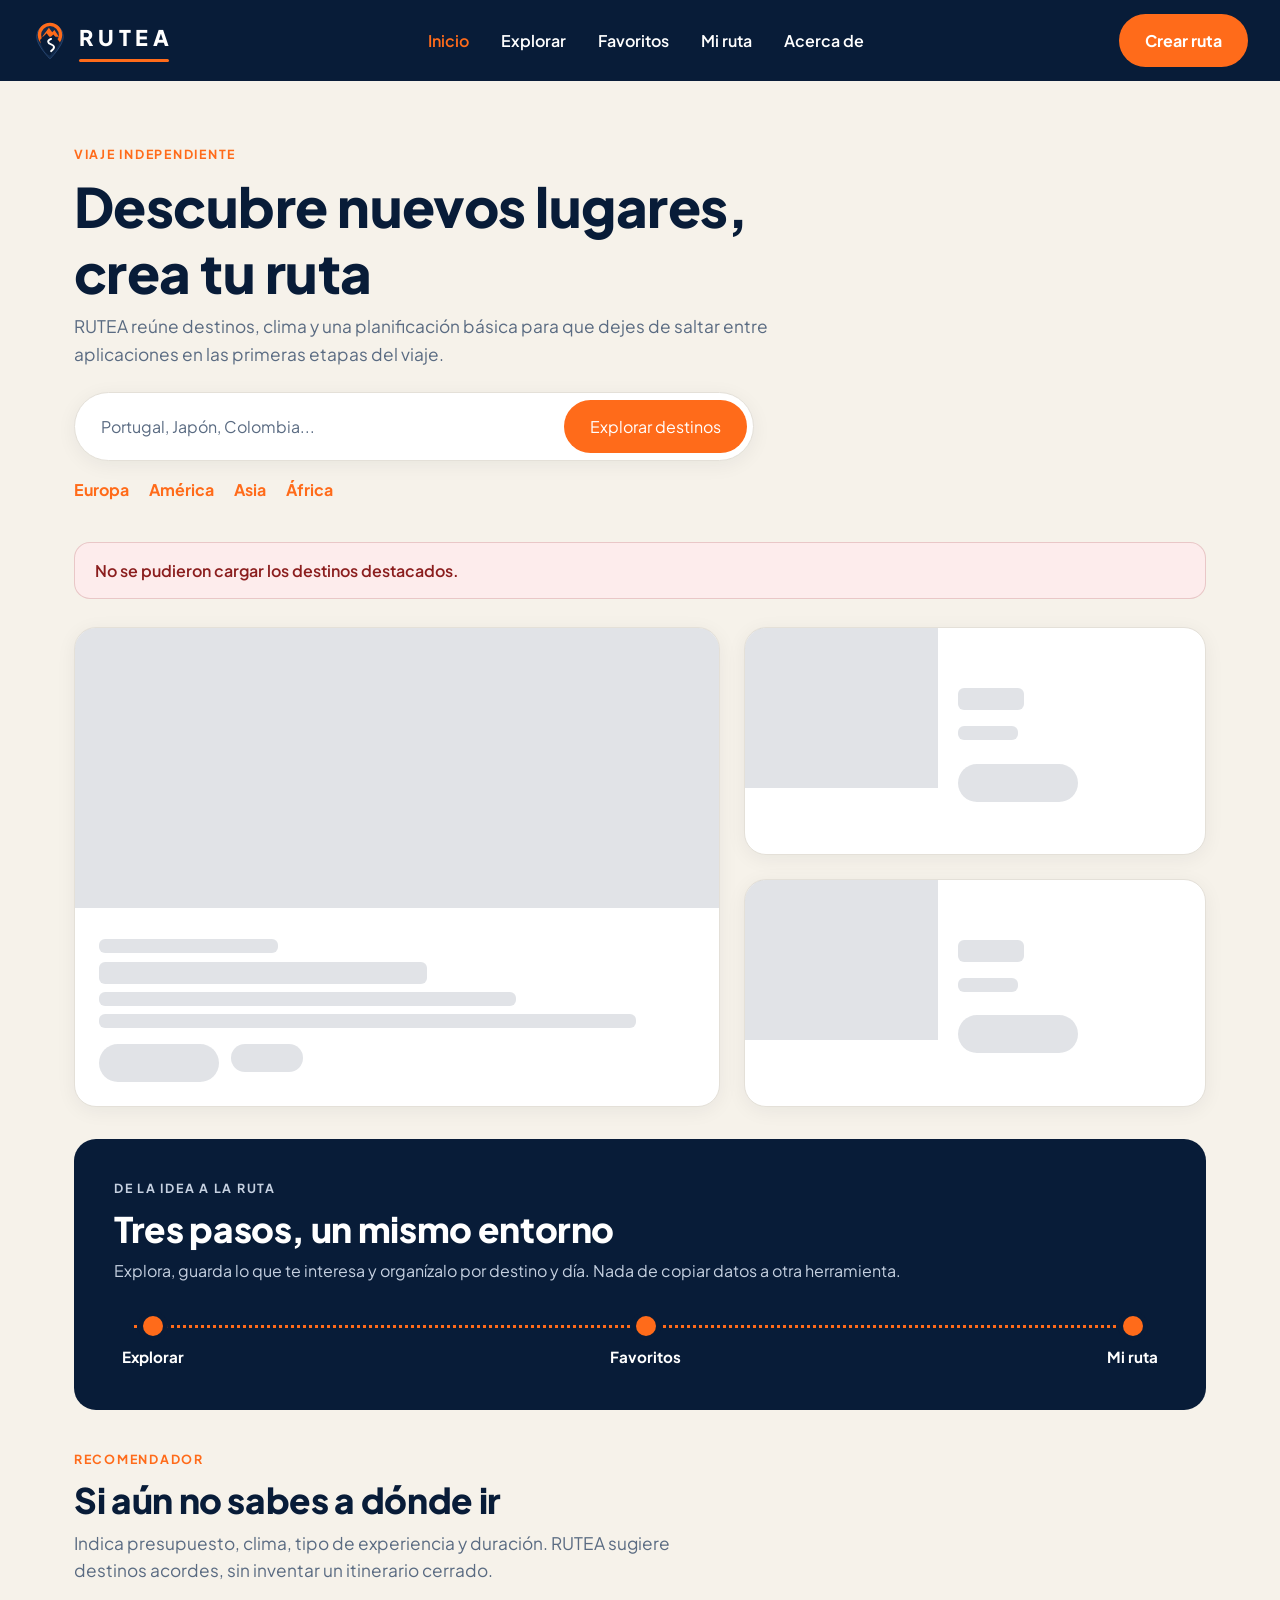
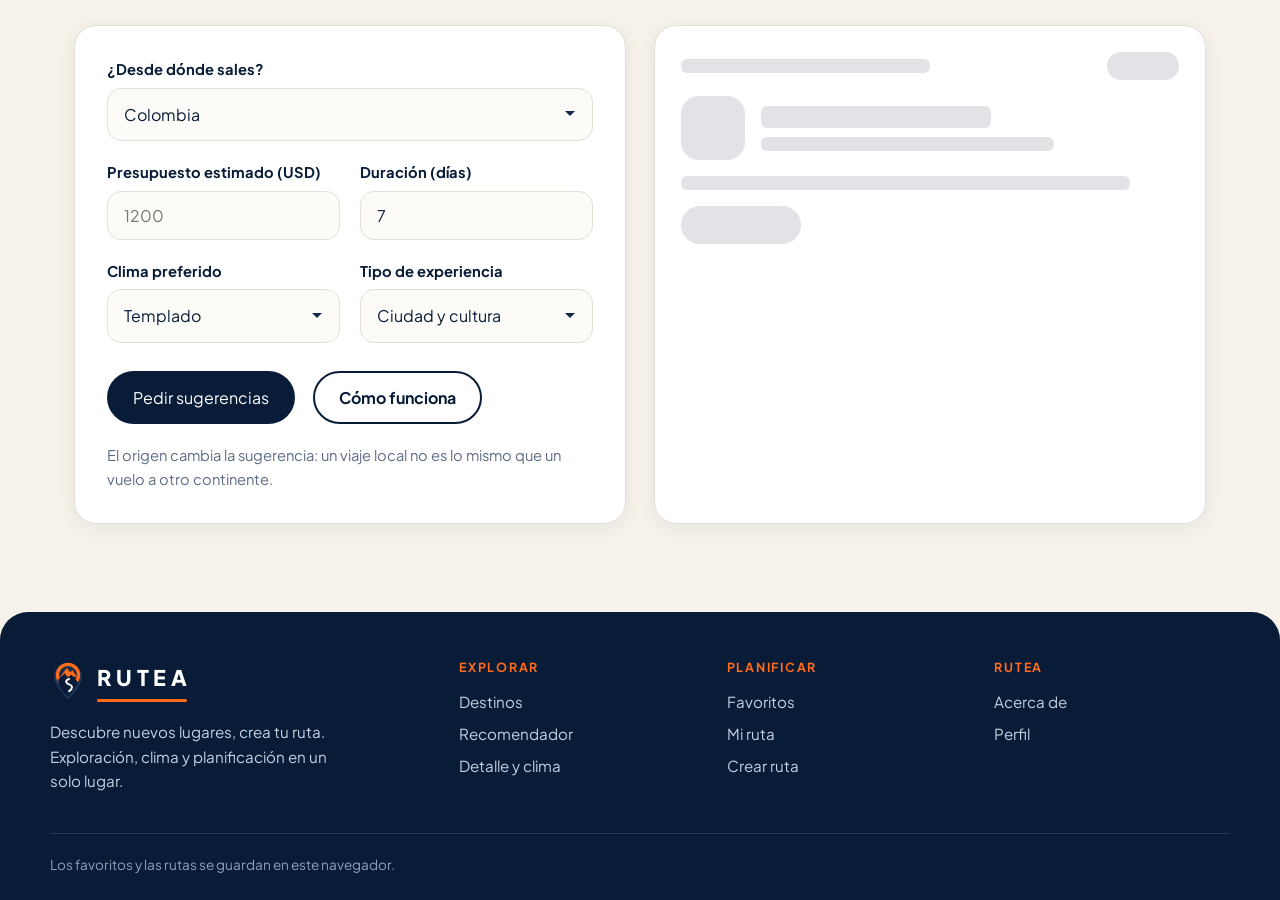
==== commit 605ebf71: "Actualizar RUTEA con el código final" ====
--- a/index.html
+++ b/index.html
@@ -1,6 +1,3 @@
-<!-- ==========================================================================
-     RUTEA · index.html (Inicio)
-     ========================================================================== -->
 <!DOCTYPE html>
 <html lang="es">
 <head>
@@ -14,7 +11,6 @@
 </head>
 <body>
 
-<!-- === SECCIÓN 1: NAVBAR (global) === -->
 <header class="navbar">
   <a href="index.html" class="brand" aria-label="RUTEA inicio">
     <svg class="brand-pin" viewBox="0 0 64 72" aria-hidden="true">
@@ -38,29 +34,27 @@
 
 <main class="container">
 
-  <!-- === SECCIÓN 2: HERO + BUSCADOR === -->
   <section class="hero">
     <p class="eyebrow">VIAJE INDEPENDIENTE</p>
     <h1>Descubre nuevos lugares, crea tu ruta</h1>
     <p class="lead">RUTEA reúne destinos, clima y una planificación básica para que dejes de saltar entre aplicaciones en las primeras etapas del viaje.</p>
     <form class="search-pill" action="explorar.html" method="get">
-      <input type="text" name="q" placeholder="Lisboa, Kioto, Cartagena..." aria-label="Buscar destino">
-      <a href="explorar.html" class="btn btn-orange">Explorar destinos</a>
+      <input type="text" name="q" placeholder="Portugal, Japón, Colombia..." aria-label="Buscar destino">
+      <button type="submit" class="btn btn-orange">Explorar destinos</button>
     </form>
     <div class="mini-links">
-      <a href="explorar.html" class="link-orange">Europa</a>
-      <a href="explorar.html" class="link-orange">América</a>
-      <a href="explorar.html" class="link-orange">Asia</a>
-      <a href="explorar.html" class="link-orange">África</a>
-    </div>
-  </section>
-
-  <!-- === SECCIÓN 3: DESTINOS DESTACADOS === -->
+      <a href="explorar.html?region=Europe" class="link-orange">Europa</a>
+      <a href="explorar.html?region=Americas" class="link-orange">América</a>
+      <a href="explorar.html?region=Asia" class="link-orange">Asia</a>
+      <a href="explorar.html?region=Africa" class="link-orange">África</a>
+    </div>
+  </section>
+
   <section class="featured-grid" aria-label="Destinos destacados">
-    <!-- Card grande: Portugal -->
+
     <article class="card featured-big">
       <div class="media">
-        <img class="photo" src="https://images.unsplash.com/photo-1555881400-74d7acaacd8b?auto=format&fit=crop&w=800&q=80" alt="Vista de Lisboa, Portugal" loading="lazy">
+        <img class="photo" src="assets/destinations/PT.jpg" alt="Vista de Lisboa, Portugal" loading="lazy">
       </div>
       <div class="card-body">
         <p class="eyebrow">DESTACADO</p>
@@ -74,11 +68,10 @@
       </div>
     </article>
 
-    <!-- Cards apiladas: Japón y Colombia -->
     <div class="featured-side">
       <article class="card featured-small">
         <div class="media">
-          <img class="photo" src="https://images.unsplash.com/photo-1493976040374-85c8e12f0c0e?auto=format&fit=crop&w=800&q=80" alt="Templo en Kioto, Japón" loading="lazy">
+          <img class="photo" src="assets/destinations/JP.jpg" alt="Templo en Kioto, Japón" loading="lazy">
         </div>
         <div class="card-body">
           <h3>Japón</h3>
@@ -89,7 +82,7 @@
       </article>
       <article class="card featured-small">
         <div class="media">
-          <img class="photo" src="https://images.unsplash.com/photo-1518638150340-f706e86654de?auto=format&fit=crop&w=800&q=80" alt="Lago de Guatapé, Colombia" loading="lazy">
+          <img class="photo" src="assets/destinations/CO.jpg" alt="Lago de Guatapé, Colombia" loading="lazy">
         </div>
         <div class="card-body">
           <h3>Colombia</h3>
@@ -101,7 +94,6 @@
     </div>
   </section>
 
-  <!-- === SECCIÓN 4: BANNER "TRES PASOS" === -->
   <section class="banner-navy">
     <p class="eyebrow">DE LA IDEA A LA RUTA</p>
     <h2>Tres pasos, un mismo entorno</h2>
@@ -113,36 +105,75 @@
     </div>
   </section>
 
-  <!-- === SECCIÓN 5: RECOMENDADOR + CLIMA (ancla #recomendador) === -->
-  <section id="recomendador" class="two-col bottom-block">
-    <div>
+  <section id="recomendador" class="recomendador-block bottom-block">
+    <div class="recomendador-intro">
       <p class="eyebrow">RECOMENDADOR</p>
       <h2>Si aún no sabes a dónde ir</h2>
       <p class="lead">Indica presupuesto, clima, tipo de experiencia y duración. RUTEA sugiere destinos acordes, sin inventar un itinerario cerrado.</p>
-      <div class="actions">
-        <a href="index.html#recomendador" class="btn btn-navy">Pedir sugerencias</a>
-        <a href="acerca.html" class="btn btn-outline">Cómo funciona</a>
+    </div>
+
+    <div class="two-col recomendador-grid">
+      <form id="recommend-form" class="card form-card recommend-form" novalidate>
+        <div class="field">
+          <label for="rec-origen">¿Desde dónde sales?</label>
+          <select id="rec-origen" name="origen" required>
+            <option value="CO" selected>Colombia</option>
+            <option value="MX">México</option>
+            <option value="AR">Argentina</option>
+            <option value="PE">Perú</option>
+            <option value="BR">Brasil</option>
+            <option value="CL">Chile</option>
+            <option value="US">Estados Unidos</option>
+            <option value="ES">España</option>
+          </select>
+        </div>
+        <div class="field-row">
+          <div class="field">
+            <label for="rec-presupuesto">Presupuesto estimado (USD)</label>
+            <input id="rec-presupuesto" name="presupuesto" type="number" min="1" step="10" placeholder="1200" required>
+          </div>
+          <div class="field">
+            <label for="rec-dias">Duración (días)</label>
+            <input id="rec-dias" name="dias" type="number" min="1" max="60" value="7" required>
+          </div>
+        </div>
+        <div class="field-row">
+          <div class="field">
+            <label for="rec-clima">Clima preferido</label>
+            <select id="rec-clima" name="clima" required>
+              <option value="calido">Cálido</option>
+              <option value="templado" selected>Templado</option>
+              <option value="frio">Frío</option>
+            </select>
+          </div>
+          <div class="field">
+            <label for="rec-experiencia">Tipo de experiencia</label>
+            <select id="rec-experiencia" name="experiencia" required>
+              <option value="ciudad" selected>Ciudad y cultura</option>
+              <option value="naturaleza">Naturaleza</option>
+              <option value="playa">Playa y relax</option>
+              <option value="aventura">Aventura</option>
+            </select>
+          </div>
+        </div>
+        <div class="actions">
+          <button type="submit" class="btn btn-navy">Pedir sugerencias</button>
+          <a href="acerca.html" class="btn btn-outline">Cómo funciona</a>
+        </div>
+        <p class="meta recommend-hint">El origen cambia la sugerencia: un viaje local no es lo mismo que un vuelo a otro continente.</p>
+      </form>
+
+      <div class="card weather-card" aria-live="polite">
+        <div class="card-head"><h3>Clima al salir</h3><span class="badge badge-peach">Origen</span></div>
+        <p class="meta loading-msg">Cargando clima de la capital de origen…</p>
       </div>
     </div>
-    <div class="card weather-card">
-      <div class="card-head"><h3>Lisboa, ahora</h3><span class="badge badge-peach">Hoy</span></div>
-      <div class="weather-now">
-        <span class="sun-box">
-          <svg viewBox="0 0 48 48" width="34" height="34" aria-hidden="true">
-            <circle cx="24" cy="24" r="9" fill="#FF6B1A"/>
-            <g stroke="#FF6B1A" stroke-width="3" stroke-linecap="round"><path d="M24 4v6M24 38v6M4 24h6M38 24h6M10 10l4 4M34 34l4 4M10 38l4-4M34 14l4-4"/></g>
-          </svg>
-        </span>
-        <div><strong class="temp">22°</strong><span class="meta">Parcialmente nublado · sensación 21°</span></div>
-      </div>
-      <p>Consulta el pronóstico básico junto a la ficha geográfica de cada destino.</p>
-      <a href="detalle-destino.html" class="btn btn-peach">Ver clima en detalle</a>
-    </div>
+
+    <div id="recommend-results" class="recommend-results" hidden aria-live="polite"></div>
   </section>
 
 </main>
 
-<!-- === SECCIÓN 6: FOOTER (global) === -->
 <footer class="footer">
   <div class="footer-grid">
     <div class="footer-col">
@@ -176,8 +207,9 @@
       <a href="perfil.html">Perfil</a>
     </div>
   </div>
-  <p class="footer-bottom">Prototipo visual estático · Los favoritos y las rutas se conservarán en el navegador.</p>
+  <p class="footer-bottom">Los favoritos y las rutas se guardan en este navegador.</p>
 </footer>
 
+<script type="module" src="js/pages/index.js"></script>
 </body>
 </html>
--- a/styles.css
+++ b/styles.css
@@ -90,6 +90,7 @@
   font-weight: 700; cursor: pointer; white-space: nowrap;
   transition: background .2s, color .2s, border-color .2s, transform .15s;
 }
+button.btn { appearance: none; font: inherit; }
 .btn:hover { transform: translateY(-1px); }
 .btn-orange { background: var(--orange); color: var(--white); }
 .btn-orange:hover { background: var(--orange-hover); }
@@ -129,6 +130,68 @@
   border: 1px solid rgba(37, 96, 62, .15); border-radius: 16px;
   padding: .9rem 1.25rem; font-weight: 600; margin-bottom: 1.75rem;
 }
+.alert[hidden] { display: none !important; }
+.alert-error {
+  background: #FDECEC; color: #8B1E1E;
+  border-color: rgba(139, 30, 30, .18);
+}
+.loading-msg { padding: 1rem 0; }
+
+/* --- Skeletons --- */
+@keyframes pulse {
+  0%, 100% { opacity: 1; }
+  50% { opacity: .5; }
+}
+.sk-block,
+.sk-line,
+.sk-pill {
+  background-color: rgba(8, 28, 56, 0.12);
+  border-radius: 0.375rem;
+  animation: pulse 2s cubic-bezier(0.4, 0, 0.6, 1) infinite;
+}
+.sk-line { display: block; height: 14px; margin: .45rem 0; }
+.sk-title { height: 22px; width: 55%; margin: .55rem 0; }
+.sk-w-30 { width: 30%; }
+.sk-w-50 { width: 50%; }
+.sk-w-70 { width: 70%; }
+.sk-w-90 { width: 90%; }
+.sk-media { display: block; min-height: 160px; width: 100%; border-radius: 0; }
+.sk-avatar { display: block; width: 64px; height: 64px; border-radius: 18px; flex-shrink: 0; }
+.sk-pill { display: inline-block; height: 38px; width: 120px; border-radius: 999px; }
+.sk-pill-sm { width: 72px; height: 28px; }
+.sk-actions { display: flex; gap: .75rem; margin-top: 1rem; }
+.sk-card { pointer-events: none; }
+.featured-big.sk-card .sk-media { min-height: 280px; }
+.dest-card .sk-media { aspect-ratio: 16 / 10; min-height: 0; }
+.fav-card .sk-thumb { width: 110px; height: 110px; flex-shrink: 0; border-radius: 18px; }
+.photo-wide.sk-media,
+.sk-photo {
+  aspect-ratio: 16 / 8;
+  min-height: 220px;
+  width: 100%;
+  border-radius: var(--radius-lg);
+  box-shadow: none;
+}
+.info-grid .sk-line { margin: .2rem 0; }
+.card-dark .sk-block,
+.card-dark .sk-line {
+  background: rgba(255, 255, 255, 0.14);
+}
+.field-error { color: #8B1E1E; font-size: .85rem; font-weight: 600; }
+.field-hint { display: block; margin-top: .35rem; }
+.input-invalid { border-color: #C0392B !important; }
+.input-locked {
+  background: #F1F2F4 !important;
+  color: var(--text-muted);
+  cursor: not-allowed;
+  border-color: var(--border) !important;
+  box-shadow: none !important;
+}
+button.link-orange, button.fav-remove {
+  appearance: none; background: none; border: 0; padding: 0; font: inherit;
+  color: var(--orange); font-weight: 700; cursor: pointer;
+}
+button.link-orange:hover, button.fav-remove:hover { color: var(--orange-hover); text-decoration: underline; }
 
 /* --- Layout de dos columnas --- */
 .two-col { display: grid; grid-template-columns: 1fr 1fr; gap: 1.5rem; align-items: start; }
@@ -136,9 +199,9 @@
 /* --- Banner navy con línea de pasos --- */
 .banner-navy { background: var(--navy); color: var(--white); border-radius: var(--radius-lg); padding: 2.5rem; margin: 2rem 0; }
 .banner-navy h2, .banner-navy h3 { color: var(--white); }
-.banner-navy p { color: #C5D0E0; max-width: 680px; }
-.steps-line { position: relative; display: flex; justify-content: space-between; align-items: flex-start; margin-top: 2rem; padding: 0 1rem; max-width: 760px; }
-.steps-line::before { content: ""; position: absolute; top: 9px; left: 2rem; right: 2rem; border-top: 3px dotted var(--orange); }
+.banner-navy p { color: #C5D0E0; max-width: none; }
+.steps-line { position: relative; display: flex; justify-content: space-between; align-items: flex-start; width: 100%; margin-top: 2rem; padding: 0 .5rem; }
+.steps-line::before { content: ""; position: absolute; top: 9px; left: 1.25rem; right: 1.25rem; border-top: 3px dotted var(--orange); }
 .step-node { position: relative; z-index: 1; display: flex; flex-direction: column; align-items: center; gap: .6rem; text-align: center; }
 .step-node .dot { width: 20px; height: 20px; background: var(--orange); border-radius: 50%; box-shadow: 0 0 0 5px var(--navy); }
 .step-node b { color: var(--white); font-size: .95rem; }
@@ -204,11 +267,109 @@
 .media { overflow: hidden; }
 
 /* --- Bloque recomendador + clima --- */
-.bottom-block { align-items: center; gap: 3rem; margin-top: 2.5rem; scroll-margin-top: 90px; }
+.bottom-block { margin-top: 2.5rem; scroll-margin-top: 90px; }
+.recomendador-block { display: flex; flex-direction: column; gap: 1.5rem; }
+.recomendador-intro { max-width: 640px; }
+.recomendador-grid { align-items: stretch; gap: 1.75rem; }
+.recommend-form { max-width: none; margin: 0; }
+.recommend-hint { margin: 0; }
+.origin-weather-place { margin: 0 0 .75rem; font-weight: 600; color: var(--navy); }
+.recommend-results { scroll-margin-top: 90px; }
+
+/* --- Toasts --- */
+.ui-toasts {
+  position: fixed;
+  right: max(1.25rem, env(safe-area-inset-right));
+  bottom: max(1.25rem, env(safe-area-inset-bottom));
+  z-index: 200;
+  display: flex;
+  flex-direction: column;
+  gap: .55rem;
+  max-width: min(400px, calc(100vw - 2.5rem));
+  pointer-events: none;
+}
+.ui-toast {
+  display: flex;
+  align-items: flex-start;
+  gap: .65rem;
+  padding: .85rem 1rem;
+  border-left: 4px solid var(--orange);
+  border-radius: 14px;
+  background: #081C38;
+  color: #fff;
+  box-shadow: 0 12px 32px rgba(8, 28, 56, .28);
+  pointer-events: auto;
+  animation: toast-in .22s ease-out;
+  font-size: .9rem;
+  font-weight: 600;
+  line-height: 1.35;
+}
+.ui-toast--warn { border-left-color: #FFB347; }
+.ui-toast--error { border-left-color: #E85D5D; }
+.ui-toast--info { border-left-color: var(--orange); }
+.ui-toast__msg { flex: 1; }
+.ui-toast__close {
+  margin-left: .25rem;
+  padding: 0 .35rem;
+  border: 0;
+  background: transparent;
+  color: inherit;
+  cursor: pointer;
+  font-size: 1.15rem;
+  line-height: 1;
+  opacity: .8;
+}
+.ui-toast__close:hover { opacity: 1; }
+.ui-toast--out { opacity: 0; transform: translateY(8px); transition: .2s ease; }
+@keyframes toast-in {
+  from { opacity: 0; transform: translateY(10px); }
+  to { opacity: 1; transform: translateY(0); }
+}
+.recommend-results-head { margin-bottom: 1rem; }
+.recommend-results-head h3 { margin: 0; }
+.recommend-grid { margin-bottom: 0; }
+.field select {
+  width: 100%; padding: .8rem 1rem; background: #FCFBF8; color: var(--text-main);
+  border: 1.5px solid var(--border); border-radius: 14px; transition: border-color .2s, box-shadow .2s;
+  font: inherit; appearance: none;
+  background-image: url("data:image/svg+xml,%3Csvg xmlns='http://www.w3.org/2000/svg' width='12' height='8' viewBox='0 0 12 8'%3E%3Cpath fill='%23122B4D' d='M1 1l5 5 5-5'/%3E%3C/svg%3E");
+  background-repeat: no-repeat;
+  background-position: right 1rem center;
+  padding-right: 2.5rem;
+}
+.field select:focus { outline: 0; border-color: var(--orange); box-shadow: 0 0 0 4px rgba(255, 107, 26, .15); }
 .weather-card h3 { margin: 0; }
 .weather-now { display: flex; align-items: center; gap: 1rem; margin-bottom: 1rem; }
 .sun-box { display: grid; place-items: center; width: 64px; height: 64px; flex-shrink: 0; background: var(--peach); border-radius: 18px; }
 .temp { display: block; font-size: 2.6rem; font-weight: 800; line-height: 1; margin-bottom: .3rem; }
+.temp-label { margin: 0 0 .5rem; }
+.temp-range {
+  display: grid;
+  grid-template-columns: 1fr 1fr;
+  gap: .75rem;
+  margin: 0 0 1rem;
+}
+.temp-stat {
+  background: #F1F2F4;
+  border-radius: 16px;
+  padding: .9rem 1rem;
+}
+.temp-stat-label {
+  display: block;
+  color: var(--text-muted);
+  font-size: .78rem;
+  font-weight: 700;
+  letter-spacing: .06em;
+  text-transform: uppercase;
+  margin-bottom: .35rem;
+}
+.temp-stat-value {
+  display: block;
+  font-size: 1.85rem;
+  font-weight: 800;
+  line-height: 1;
+  color: var(--navy);
+}
 
 
 /* ==========================================================================
@@ -286,7 +447,20 @@
 .timeline p { margin: 0; color: var(--text-muted); }
 
 /* --- Formulario --- */
-.form-card { max-width: 680px; display: flex; flex-direction: column; gap: 1.25rem; padding: 2rem; }
+.form-card {
+  max-width: 680px;
+  margin-inline: auto;
+  display: flex;
+  flex-direction: column;
+  gap: 1.25rem;
+  padding: 2rem;
+}
+/* Título/lead alineados con la tarjeta centrada (crear / editar ruta) */
+.container:has(> .form-card) > .page-head {
+  max-width: 680px;
+  margin-inline: auto;
+  margin-bottom: 1.75rem;
+}
 .field { display: flex; flex-direction: column; gap: .4rem; flex: 1; min-width: 0; }
 .field-row { display: flex; gap: 1.25rem; }
 .field label { font-weight: 700; font-size: .92rem; }
@@ -297,6 +471,17 @@
 .field textarea { resize: vertical; }
 .field input:focus, .field textarea:focus { outline: 0; border-color: var(--orange); box-shadow: 0 0 0 4px rgba(255, 107, 26, .15); }
 .form-card .actions { margin-top: .5rem; }
+.days-editor {
+  display: flex;
+  flex-direction: column;
+  gap: .85rem;
+  padding-top: .5rem;
+  border-top: 1px solid var(--border);
+}
+.days-editor[hidden] { display: none !important; }
+.days-editor h3 { margin: 0; font-size: 1.05rem; }
+.days-fields { display: flex; flex-direction: column; gap: .85rem; }
+.route-add-card { border-style: dashed; text-align: left; }
 
 /* --- Perfil --- */
 .profile-card { max-width: 560px; }
@@ -319,7 +504,7 @@
   .nav-cta { margin-left: auto; }
   .featured-grid, .two-col { grid-template-columns: 1fr; }
   .featured-big .media { min-height: 220px; }
-  .bottom-block { gap: 1.75rem; }
+  .recomendador-block { gap: 1.25rem; }
   .explore-layout { grid-template-columns: 1fr; }
   .sidebar { position: static; }
   .pill-list { flex-direction: row; flex-wrap: wrap; }
@@ -342,7 +527,7 @@
   .thumb { width: 100%; height: 150px; }
   .fav-remove { top: 1.4rem; right: 1.5rem; background: rgba(255, 255, 255, .9); padding: .1rem .6rem; border-radius: 999px; }
   .steps-line { padding: 0; }
-  .steps-line::before { left: 1.5rem; right: 1.5rem; }
+  .steps-line::before { left: 1rem; right: 1rem; }
   .step-node b { font-size: .8rem; }
   .info-grid { grid-template-columns: 1fr; }
   .info-cell:nth-child(odd) { border-right: 0; }
